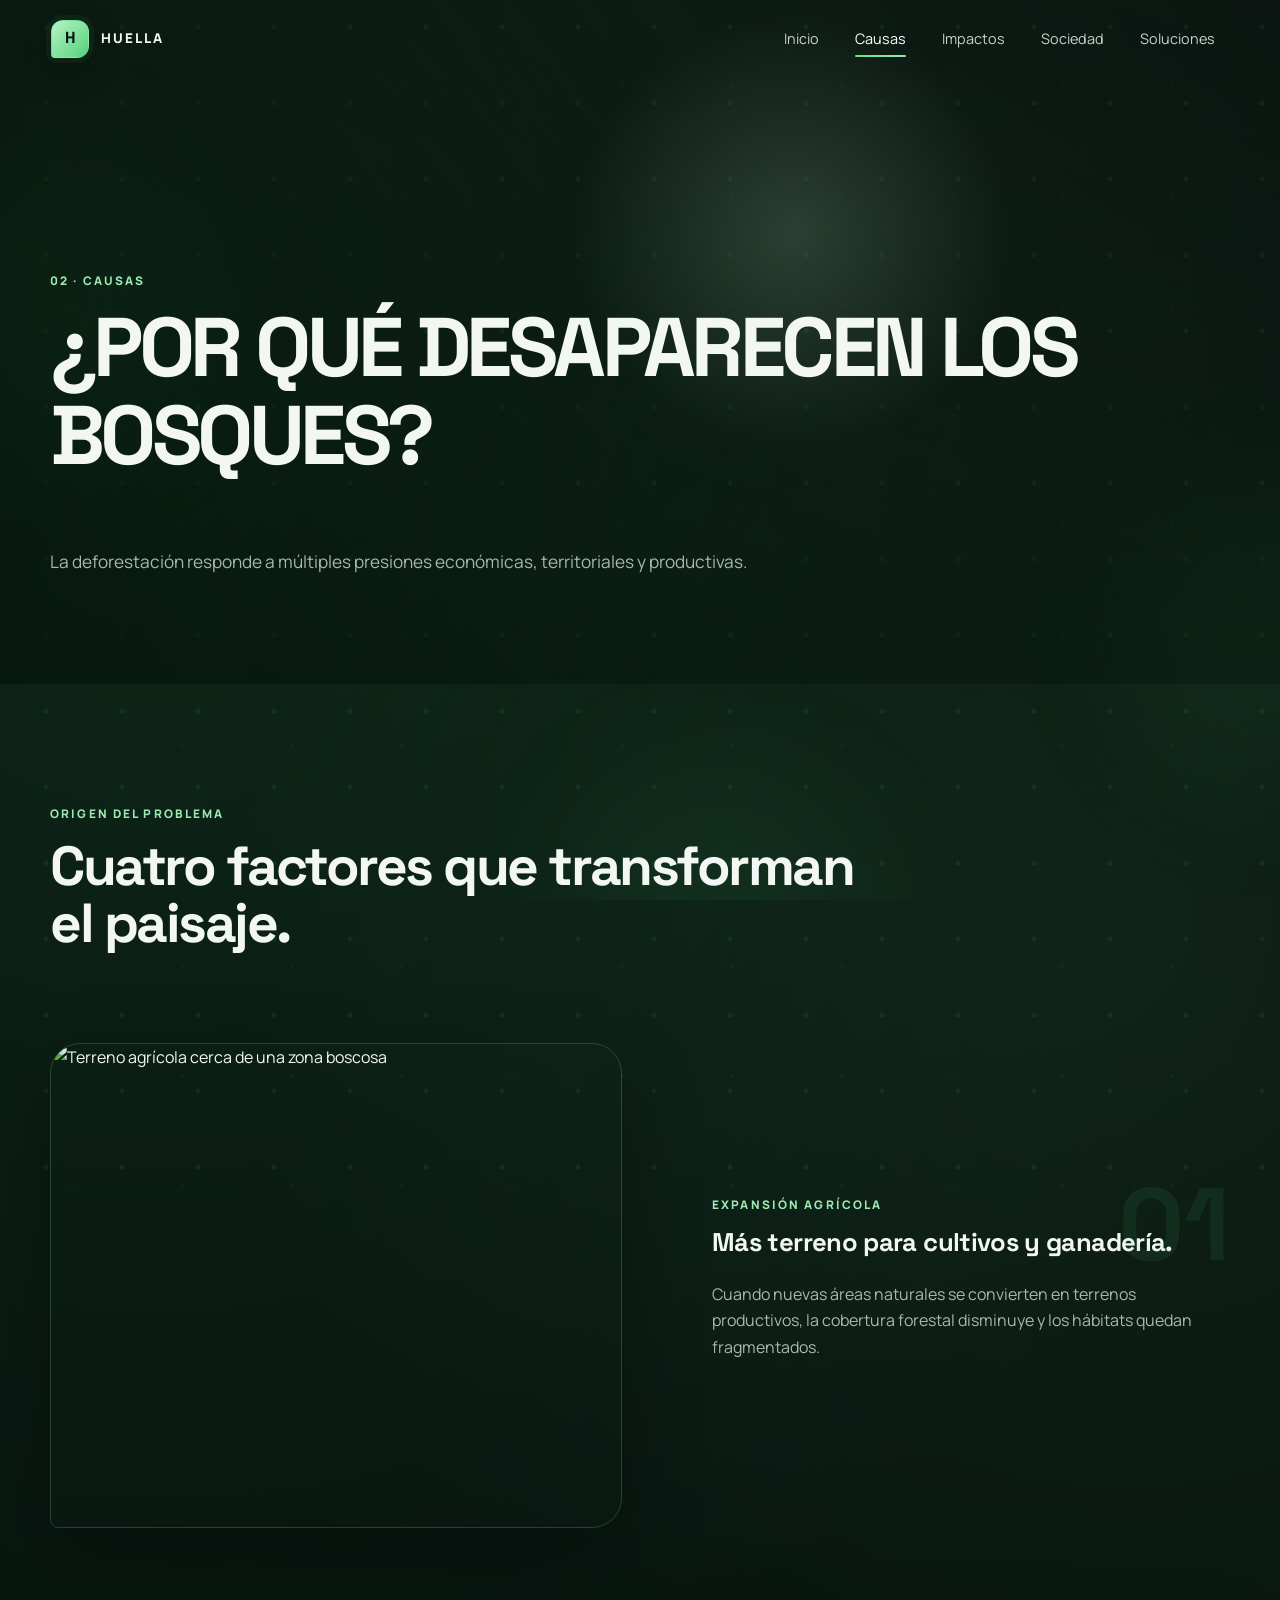
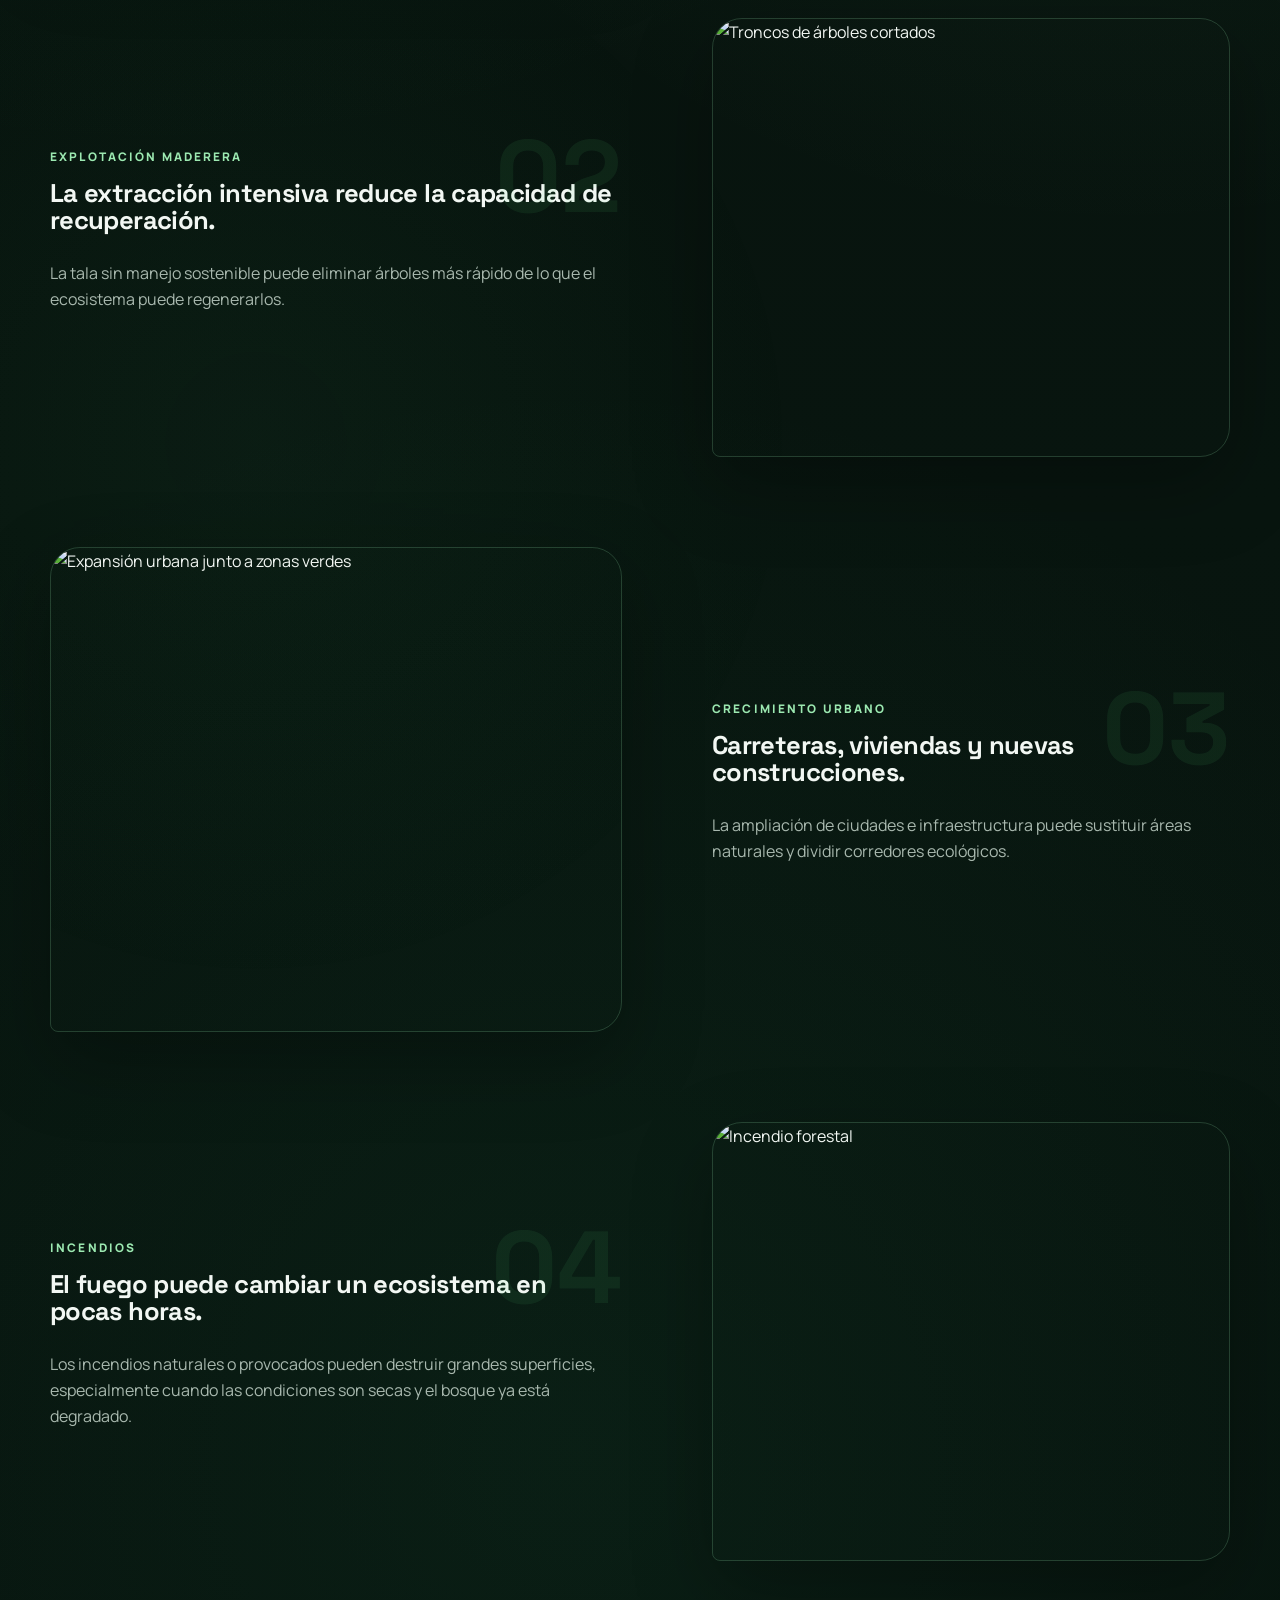
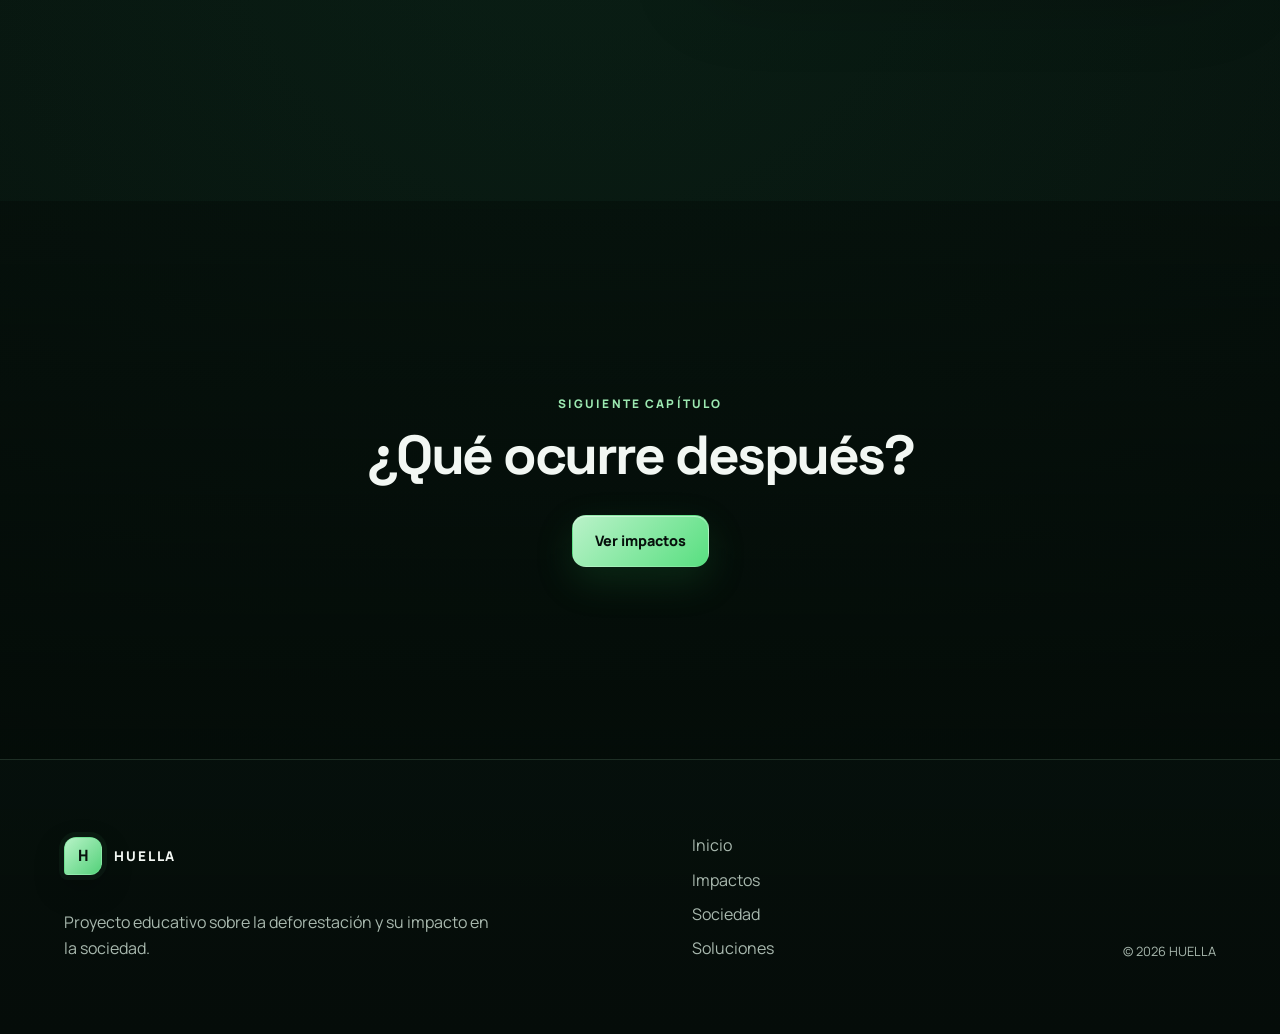
==== causas.html @ c68e5c4e "Add files via upload" ====
<!DOCTYPE html>
<html lang="es">
<head>
  <meta charset="UTF-8">
  <meta name="viewport" content="width=device-width, initial-scale=1.0">
  <meta name="description" content="Principales causas de la deforestación.">
  <title>HUELLA | Causas</title>
  <link rel="preconnect" href="https://fonts.googleapis.com">
  <link rel="preconnect" href="https://fonts.gstatic.com" crossorigin>
  <link href="https://fonts.googleapis.com/css2?family=Manrope:wght@400;500;600;700;800&family=Space+Grotesk:wght@500;600;700&display=swap" rel="stylesheet">
  <link rel="stylesheet" href="styles.css">
</head>
<body>
  <div class="page-transition"></div>
  <div class="reading-progress" id="readingProgress"></div>

  <header class="site-header" id="siteHeader">
    <a class="brand" href="index.html"><span class="brand-mark">H</span><span class="brand-text">HUELLA</span></a>
    <button class="menu-toggle" id="menuToggle" aria-label="Abrir menú" aria-expanded="false"><span></span><span></span></button>
    <nav class="main-nav" id="mainNav">
      <a class="nav-link" href="index.html">Inicio</a>
      <a class="nav-link active" href="causas.html">Causas</a>
      <a class="nav-link" href="impactos.html">Impactos</a>
      <a class="nav-link" href="sociedad.html">Sociedad</a>
      <a class="nav-link" href="soluciones.html">Soluciones</a>
    </nav>
  </header>

  <main>
    <section class="inner-hero causes-hero">
      <div class="inner-hero-bg parallax-layer" data-speed="0.16"></div>
      <div class="hero-overlay"></div>
      <div class="inner-hero-content">
        <p class="eyebrow reveal-up">02 · Causas</p>
        <h1 class="reveal-up">¿POR QUÉ DESAPARECEN LOS BOSQUES?</h1>
        <p class="reveal-up">La deforestación responde a múltiples presiones económicas, territoriales y productivas.</p>
      </div>
    </section>

    <section class="section story-section">
      <div class="container">
        <div class="section-heading reveal">
          <p class="eyebrow">Origen del problema</p>
          <h2>Cuatro factores que transforman el paisaje.</h2>
        </div>

        <article class="story-row reveal">
          <div class="story-image">
            <img src="Imagenes/cultivos.jpg" alt="Terreno agrícola cerca de una zona boscosa">
          </div>
          <div class="story-copy">
            <span class="big-index">01</span>
            <p class="eyebrow">Expansión agrícola</p>
            <h3>Más terreno para cultivos y ganadería.</h3>
            <p>Cuando nuevas áreas naturales se convierten en terrenos productivos, la cobertura forestal disminuye y los hábitats quedan fragmentados.</p>
          </div>
        </article>

        <article class="story-row reverse reveal">
          <div class="story-image">
            <img src="Imagenes/tala.jpg" alt="Troncos de árboles cortados">
          </div>
          <div class="story-copy">
            <span class="big-index">02</span>
            <p class="eyebrow">Explotación maderera</p>
            <h3>La extracción intensiva reduce la capacidad de recuperación.</h3>
            <p>La tala sin manejo sostenible puede eliminar árboles más rápido de lo que el ecosistema puede regenerarlos.</p>
          </div>
        </article>

        <article class="story-row reveal">
          <div class="story-image">
            <img src="Imagenes/urbano.jpg" alt="Expansión urbana junto a zonas verdes">
          </div>
          <div class="story-copy">
            <span class="big-index">03</span>
            <p class="eyebrow">Crecimiento urbano</p>
            <h3>Carreteras, viviendas y nuevas construcciones.</h3>
            <p>La ampliación de ciudades e infraestructura puede sustituir áreas naturales y dividir corredores ecológicos.</p>
          </div>
        </article>

        <article class="story-row reverse reveal">
          <div class="story-image">
            <img src="Imagenes/incendio.jpg" alt="Incendio forestal">
          </div>
          <div class="story-copy">
            <span class="big-index">04</span>
            <p class="eyebrow">Incendios</p>
            <h3>El fuego puede cambiar un ecosistema en pocas horas.</h3>
            <p>Los incendios naturales o provocados pueden destruir grandes superficies, especialmente cuando las condiciones son secas y el bosque ya está degradado.</p>
          </div>
        </article>
      </div>
    </section>

    <section class="next-page-panel">
      <div class="next-page-bg next-impactos"></div>
      <div class="next-page-overlay"></div>
      <div class="next-page-content reveal">
        <p class="eyebrow">Siguiente capítulo</p>
        <h2>¿Qué ocurre después?</h2>
        <a href="impactos.html" class="btn btn-primary page-link">Ver impactos</a>
      </div>
    </section>
  </main>

  <footer class="site-footer">
    <div><a class="brand footer-brand" href="index.html"><span class="brand-mark">H</span><span class="brand-text">HUELLA</span></a><p>Proyecto educativo sobre la deforestación y su impacto en la sociedad.</p></div>
    <div class="footer-links"><a href="index.html">Inicio</a><a href="impactos.html">Impactos</a><a href="sociedad.html">Sociedad</a><a href="soluciones.html">Soluciones</a></div>
    <p class="copyright">© <span id="year"></span> HUELLA</p>
  </footer>

  <script src="script.js"></script>
</body>
</html>
---- styles.css ----
:root {
  --bg: #06100c;
  --bg-soft: #0a1711;
  --bg-card: rgba(11, 27, 20, 0.72);
  --bg-card-strong: rgba(12, 31, 22, 0.9);
  --surface: #0f2118;
  --surface-2: #132a1e;
  --text: #f2f7f3;
  --muted: #a8b8ae;
  --line: rgba(159, 229, 180, 0.16);
  --line-strong: rgba(159, 229, 180, 0.34);
  --green: #5ee486;
  --green-soft: #9ce9b1;
  --green-dark: #1f6b45;
  --earth: #b56a3c;
  --shadow: 0 28px 80px rgba(0, 0, 0, 0.28);
  --radius: 24px;
  --header-h: 78px;
  --container: 1180px;
}

* { box-sizing: border-box; }
html { scroll-behavior: smooth; }
body {
  margin: 0;
  min-height: 100vh;
  overflow-x: hidden;
  background:
    radial-gradient(circle at 12% 12%, rgba(52, 161, 94, 0.14), transparent 32%),
    radial-gradient(circle at 88% 22%, rgba(113, 210, 143, 0.08), transparent 26%),
    radial-gradient(circle at 45% 72%, rgba(27, 103, 65, 0.14), transparent 34%),
    linear-gradient(180deg, #07110d 0%, #08150f 50%, #06100c 100%);
  color: var(--text);
  font-family: "Manrope", sans-serif;
  line-height: 1.65;
}

body::before {
  content: none;
}


body::after {
  content: "";
  position: fixed;
  inset: -35%;
  pointer-events: none;
  z-index: -4;
  background:
    radial-gradient(circle, rgba(66, 209, 111, .09) 0 2px, transparent 3px) 0 0 / 76px 76px,
    radial-gradient(circle, rgba(141, 223, 166, .045) 0 1px, transparent 2px) 25px 16px / 110px 110px;
  animation: ambientDrift 26s linear infinite;
}

img { max-width: 100%; display: block; }
a { color: inherit; text-decoration: none; }
button { font: inherit; }

::selection { background: rgba(94, 228, 134, .28); color: #fff; }

.container {
  width: min(var(--container), calc(100% - 48px));
  margin-inline: auto;
}

.section {
  position: relative;
  padding: 120px 0;
}

.section::before {
  content: "";
  position: absolute;
  inset: 0;
  pointer-events: none;
  background: radial-gradient(circle at 20% 50%, rgba(61, 159, 93, .06), transparent 32%);
}

.eyebrow {
  margin: 0 0 14px;
  color: var(--green-soft);
  font-size: .74rem;
  font-weight: 800;
  letter-spacing: .18em;
  text-transform: uppercase;
}

h1, h2, h3, blockquote {
  font-family: "Space Grotesk", sans-serif;
  margin-top: 0;
  line-height: 1.05;
}

h1 { font-size: clamp(3.2rem, 7.6vw, 7.6rem); letter-spacing: -.055em; }
h2 { font-size: clamp(2.25rem, 4.3vw, 4.5rem); letter-spacing: -.045em; }
h3 { font-size: clamp(1.35rem, 2vw, 2rem); letter-spacing: -.025em; }
p { color: var(--muted); }

/* Ambient layers created by JS */
.ambient-layer,
.cursor-glow {
  position: fixed;
  pointer-events: none;
}

.ambient-layer {
  inset: 0;
  z-index: -2;
  overflow: hidden;
}

.ambient-orb {
  position: absolute;
  width: 460px;
  aspect-ratio: 1;
  border-radius: 50%;
  filter: blur(70px);
  opacity: .16;
  background: radial-gradient(circle, rgba(77, 226, 125, .62), transparent 66%);
  animation: orbFloat 18s ease-in-out infinite alternate;
}
.ambient-orb:nth-child(1) { top: 8%; left: -180px; }
.ambient-orb:nth-child(2) { top: 46%; right: -230px; animation-duration: 24s; animation-delay: -8s; }
.ambient-orb:nth-child(3) { bottom: -250px; left: 38%; animation-duration: 28s; animation-delay: -12s; }

.cursor-glow {
  z-index: 9998;
  width: 260px;
  height: 260px;
  border-radius: 50%;
  background: radial-gradient(circle, rgba(94, 228, 134, .11), transparent 68%);
  transform: translate(-50%, -50%);
  opacity: 0;
  transition: opacity .25s ease;
  mix-blend-mode: screen;
}

/* Page transition */
.page-transition {
  position: fixed;
  inset: 0;
  z-index: 10000;
  background: linear-gradient(135deg, #07110d, #0d2819);
  transform: translateY(-100%);
  pointer-events: none;
}
body.is-leaving .page-transition { animation: pageLeave .58s cubic-bezier(.77,0,.18,1) forwards; }
body.page-enter .page-transition { animation: pageEnter .7s cubic-bezier(.77,0,.18,1) both; }

.reading-progress {
  position: fixed;
  left: 0;
  top: 0;
  z-index: 10001;
  width: 0;
  height: 3px;
  background: linear-gradient(90deg, var(--green-dark), var(--green), var(--green-soft));
  box-shadow: 0 0 18px rgba(94,228,134,.7);
}

/* Header */
.site-header {
  position: fixed;
  top: 0;
  left: 0;
  right: 0;
  z-index: 1000;
  height: var(--header-h);
  display: flex;
  align-items: center;
  justify-content: space-between;
  padding: 0 clamp(24px, 4vw, 64px);
  border-bottom: 1px solid transparent;
  transition: background .35s ease, border-color .35s ease, backdrop-filter .35s ease, height .35s ease;
}

.site-header.scrolled {
  background: rgba(5, 16, 11, .78);
  backdrop-filter: blur(18px) saturate(130%);
  border-color: var(--line);
  height: 70px;
}

.brand { display: inline-flex; align-items: center; gap: 12px; position: relative; z-index: 2; }
.brand-mark {
  display: grid;
  place-items: center;
  width: 38px;
  height: 38px;
  border: 1px solid rgba(117, 230, 151, .46);
  border-radius: 12px 12px 12px 4px;
  color: #08110d;
  background: linear-gradient(135deg, #b7f3c7, #54d17a);
  font-family: "Space Grotesk", sans-serif;
  font-weight: 800;
  box-shadow: 0 0 0 5px rgba(94,228,134,.05), 0 12px 30px rgba(0,0,0,.25);
}
.brand-text { font-weight: 800; letter-spacing: .14em; font-size: .84rem; }

.main-nav { display: flex; align-items: center; gap: 8px; }
.nav-link {
  position: relative;
  padding: 10px 14px;
  color: #c8d3cc;
  font-size: .9rem;
  transition: color .25s ease, transform .25s ease;
}
.nav-link::after {
  content: "";
  position: absolute;
  left: 14px;
  right: 14px;
  bottom: 3px;
  height: 2px;
  border-radius: 999px;
  background: linear-gradient(90deg, var(--green), var(--green-soft));
  transform: scaleX(0);
  transform-origin: left;
  transition: transform .28s ease;
}
.nav-link:hover,
.nav-link.active { color: #fff; }
.nav-link:hover { transform: translateY(-1px); }
.nav-link:hover::after,
.nav-link.active::after { transform: scaleX(1); }

.menu-toggle {
  display: none;
  width: 44px;
  height: 44px;
  padding: 0;
  border: 1px solid var(--line-strong);
  border-radius: 14px;
  background: rgba(12, 30, 21, .7);
  cursor: pointer;
}
.menu-toggle span {
  display: block;
  width: 18px;
  height: 2px;
  margin: 5px auto;
  background: #fff;
  transition: transform .3s ease;
}
.menu-toggle.active span:first-child { transform: translateY(3.5px) rotate(45deg); }
.menu-toggle.active span:last-child { transform: translateY(-3.5px) rotate(-45deg); }

/* Hero */
.hero,
.inner-hero,
.quote-section,
.closing-section,
.next-page-panel {
  position: relative;
  overflow: hidden;
  isolation: isolate;
}

.hero-home { min-height: 100svh; display: flex; align-items: center; }
.hero-bg,
.inner-hero-bg,
.quote-bg,
.closing-bg,
.next-page-bg {
  position: absolute;
  inset: -8%;
  z-index: -4;
  background-size: cover;
  background-position: center;
  will-change: transform;
  transform: scale(1.08);
}

.hero-bg { background-image: url("Imagenes/b.jpg"); }
.page-home .hero-bg { transform: scale(1.035); filter: saturate(1.08) contrast(1.02); }
.causes-hero .inner-hero-bg { background-image: url("Imagenes/huella.jpg"); }
.impacts-hero .inner-hero-bg { background-image: url("Imagenes/pagina2.jpg"); }
.society-hero .inner-hero-bg { background-image: url("Imagenes/so.jpg"); }
.solutions-hero .inner-hero-bg { background-image: url("Imagenes/recuperacion.jpg"); }
.quote-bg { background-image: url("Imagenes/hoja.jpg"); }
.closing-bg { background-image: url("Imagenes/final.jpg"); }
.next-impactos { background-image: url("Imagenes/causas.jpg"); }
.next-sociedad { background-image: url("Imagenes/impacto.jpg"); }
.next-soluciones { background-image: url("Imagenes/sociedad.jpg"); }

.hero-overlay,
.full-image-overlay,
.quote-overlay,
.closing-overlay,
.next-page-overlay {
  position: absolute;
  inset: 0;
  z-index: -2;
  background:
    linear-gradient(90deg, rgba(4, 18, 10, .48) 0%, rgba(4, 18, 10, .16) 52%, rgba(4, 18, 10, .06) 100%),
    linear-gradient(180deg, rgba(255,255,255,.02), rgba(4,18,10,.30));
}
.hero-overlay::after {
  content: "";
  position: absolute;
  inset: 0;
  background: radial-gradient(circle at 62% 34%, rgba(205, 246, 215, .16), transparent 24%);
}
.hero-overlay.darker { background: linear-gradient(90deg, rgba(4,10,7,.92), rgba(4,10,7,.62)); }

.hero-noise {
  position: absolute;
  inset: 0;
  z-index: -1;
  opacity: 0;
  pointer-events: none;
}

.hero-content {
  width: min(1040px, calc(100% - 48px));
  margin-inline: auto;
  padding: 150px 0 90px;
  position: relative;
  z-index: 2;
}
.hero-title { max-width: 980px; margin-bottom: 24px; text-wrap: balance; }
.hero-title span {
  display: block;
  color: var(--green-soft);
  text-shadow: 0 0 35px rgba(93, 229, 135, .16);
}
.hero-copy { max-width: 660px; font-size: clamp(1rem, 1.45vw, 1.2rem); }
.hero-actions { display: flex; flex-wrap: wrap; align-items: center; gap: 22px; margin-top: 34px; }

.btn {
  display: inline-flex;
  align-items: center;
  justify-content: center;
  min-height: 52px;
  padding: 0 22px;
  border-radius: 14px;
  font-weight: 800;
  font-size: .9rem;
  border: 1px solid transparent;
  transition: transform .28s ease, box-shadow .28s ease, background .28s ease, border-color .28s ease;
}
.btn:hover { transform: translateY(-3px); }
.btn-primary {
  color: #07100c;
  background: linear-gradient(135deg, #baf2c9, #58df80);
  box-shadow: 0 14px 38px rgba(43, 161, 79, .18), inset 0 1px rgba(255,255,255,.42);
}
.btn-primary:hover { box-shadow: 0 18px 48px rgba(68, 213, 111, .27); }
.btn-outline { border-color: var(--line-strong); background: rgba(255,255,255,.025); color: #fff; }
.btn-outline:hover { border-color: rgba(116, 231, 150, .6); background: rgba(81, 205, 118, .08); }
.text-link,
.arrow-link { color: var(--green-soft); font-weight: 800; }
.text-link span,
.arrow-link span { display: inline-block; transition: transform .25s ease; }
.text-link:hover span,
.arrow-link:hover span { transform: translate(5px, -2px); }

.hero-side-note {
  position: absolute;
  right: clamp(24px, 4vw, 64px);
  bottom: 76px;
  width: 190px;
  padding-left: 18px;
  border-left: 1px solid rgba(175, 238, 193, .3);
  z-index: 2;
}
.hero-side-note span { color: var(--green); font-weight: 800; }
.hero-side-note p { margin: 8px 0 0; font-size: .8rem; }
.scroll-indicator { position: absolute; left: clamp(24px, 4vw, 64px); bottom: 38px; display: flex; align-items: center; gap: 12px; z-index: 2; }
.scroll-indicator span { width: 38px; height: 1px; background: #fff; transform-origin: left; animation: scrollPulse 1.8s ease-in-out infinite; }
.scroll-indicator p { margin: 0; font-size: .72rem; text-transform: uppercase; letter-spacing: .15em; }

.floating-particles { position: absolute; inset: 0; z-index: 1; pointer-events: none; }
.floating-particles span {
  position: absolute;
  width: 4px;
  height: 4px;
  border-radius: 50%;
  background: rgba(181, 244, 199, .68);
  box-shadow: 0 0 18px rgba(94,228,134,.65);
  animation: floatParticle 9s ease-in-out infinite;
}
.floating-particles span:nth-child(1) { left: 18%; top: 30%; }
.floating-particles span:nth-child(2) { left: 44%; top: 21%; animation-delay: -2s; animation-duration: 12s; }
.floating-particles span:nth-child(3) { right: 16%; top: 39%; animation-delay: -4s; }
.floating-particles span:nth-child(4) { right: 31%; bottom: 23%; animation-delay: -6s; animation-duration: 14s; }
.floating-particles span:nth-child(5) { left: 28%; bottom: 18%; animation-delay: -3s; }

/* Inner hero */
.inner-hero { min-height: 76svh; display: flex; align-items: end; }
.inner-hero-content {
  width: min(var(--container), calc(100% - 48px));
  margin-inline: auto;
  padding: 170px 0 90px;
  position: relative;
  z-index: 2;
}
.inner-hero-content h1 { max-width: 1050px; font-size: clamp(3rem, 6.5vw, 6.4rem); }
.inner-hero-content > p:last-child { max-width: 700px; font-size: 1.08rem; }

/* Headings */
.section-heading { max-width: 820px; margin-bottom: 56px; position: relative; z-index: 1; }
.section-heading.center { text-align: center; margin-inline: auto; }
.section-heading h2 { margin-bottom: 0; }

/* Cards */
.intro-grid,
.impact-grid,
.social-cards {
  display: grid;
  gap: 22px;
  position: relative;
  z-index: 1;
}
.intro-grid { grid-template-columns: repeat(3, 1fr); }
.impact-grid { grid-template-columns: repeat(5, 1fr); }
.social-cards { grid-template-columns: repeat(3, 1fr); }

.feature-panel,
.impact-card,
.social-card,
.solution-item,
.human-points > div {
  position: relative;
  overflow: hidden;
  border: 1px solid var(--line);
  background:
    linear-gradient(145deg, rgba(22, 48, 34, .78), rgba(8, 21, 14, .68)),
    rgba(255,255,255,.01);
  box-shadow: inset 0 1px rgba(255,255,255,.025), 0 18px 55px rgba(0,0,0,.15);
  backdrop-filter: blur(12px);
}

.feature-panel::before,
.impact-card::before,
.social-card::before,
.solution-item::before {
  content: "";
  position: absolute;
  inset: 0;
  border-radius: inherit;
  padding: 1px;
  background: linear-gradient(135deg, rgba(154,235,179,.45), transparent 32%, transparent 70%, rgba(89,214,126,.22));
  -webkit-mask: linear-gradient(#000 0 0) content-box, linear-gradient(#000 0 0);
  -webkit-mask-composite: xor;
  mask-composite: exclude;
  opacity: .55;
  pointer-events: none;
}

.feature-panel::after,
.impact-card::after,
.social-card::after,
.solution-item::after {
  content: "";
  position: absolute;
  width: 160px;
  height: 160px;
  right: -80px;
  top: -80px;
  border-radius: 50%;
  background: radial-gradient(circle, rgba(91, 224, 131, .18), transparent 68%);
  opacity: 0;
  transform: scale(.7);
  transition: opacity .35s ease, transform .35s ease;
}

.feature-panel:hover,
.impact-card:hover,
.social-card:hover,
.solution-item:hover {
  border-color: rgba(136, 230, 164, .36);
  transform: translateY(-7px);
  box-shadow: 0 26px 75px rgba(0,0,0,.24), 0 0 0 1px rgba(105,222,139,.06);
}
.feature-panel:hover::after,
.impact-card:hover::after,
.social-card:hover::after,
.solution-item:hover::after { opacity: 1; transform: scale(1); }

.feature-panel {
  min-height: 320px;
  padding: 32px;
  border-radius: 26px 26px 26px 8px;
  transition: transform .35s ease, box-shadow .35s ease, border-color .35s ease;
}
.feature-number,
.impact-card > span,
.solution-number,
.big-index { color: var(--green); font-weight: 800; font-family: "Space Grotesk", sans-serif; }
.feature-panel h3 { margin-top: 56px; }
.feature-panel p { min-height: 95px; }

.impact-card {
  min-height: 260px;
  padding: 28px;
  border-radius: 22px 22px 22px 8px;
  transition: transform .35s ease, box-shadow .35s ease, border-color .35s ease;
}
.impact-card h3 { margin-top: 48px; }
.impact-card p { font-size: .92rem; }

.social-card {
  padding: 34px;
  min-height: 290px;
  border-radius: 24px 24px 8px 24px;
  transition: transform .35s ease, box-shadow .35s ease, border-color .35s ease;
}
.social-icon { font-size: 2.3rem; color: var(--green); margin-bottom: 42px; }

/* Image reveal */
.split-image,
.story-image,
.human-image,
.solution-highlight-image,
.full-image-statement {
  position: relative;
  overflow: hidden;
}
.split-image::after,
.story-image::after,
.human-image::after,
.solution-highlight-image::after {
  content: "";
  position: absolute;
  inset: 0;
  background: linear-gradient(135deg, #0f2419, #1f5537);
  transform: translateX(0);
  transition: transform 1s cubic-bezier(.77,0,.18,1) .08s;
  z-index: 2;
}
.split-image.is-visible::after,
.story-row.is-visible .story-image::after,
.human-image.is-visible::after,
.solution-highlight-image.is-visible::after { transform: translateX(102%); }

.split-image img,
.story-image img,
.human-image img,
.solution-highlight-image img,
.full-image-statement img {
  width: 100%;
  height: 100%;
  object-fit: cover;
  transform: scale(1.1);
  transition: transform 1.5s cubic-bezier(.2,.65,.2,1);
}
.split-image.is-visible img,
.story-row.is-visible .story-image img,
.human-image.is-visible img,
.solution-highlight-image.is-visible img,
.full-image-statement.is-visible img { transform: scale(1); }

/* Split showcase */
.split-showcase { display: grid; grid-template-columns: 1.12fr .88fr; min-height: 720px; padding: 0; }
.split-image { min-height: 720px; }
.split-content {
  display: flex;
  flex-direction: column;
  justify-content: center;
  padding: clamp(56px, 8vw, 120px);
  background:
    radial-gradient(circle at 90% 15%, rgba(83, 209, 121, .1), transparent 30%),
    linear-gradient(145deg, #0c1c14, #07110d);
  border-left: 1px solid var(--line);
}
.split-content p { max-width: 580px; }
.split-content .btn { align-self: flex-start; margin-top: 18px; }

/* Two realities — one coordinated reveal, no competing animations */
.split-showcase .split-image,
.split-showcase .split-content {
  opacity: 0;
  filter: blur(7px);
  transition: opacity .75s cubic-bezier(.2,.65,.2,1),
              transform .75s cubic-bezier(.2,.65,.2,1),
              filter .75s cubic-bezier(.2,.65,.2,1);
}
.split-showcase .split-image { transform: translateX(-28px); }
.split-showcase .split-content { transform: translateX(28px); transition-delay: .16s; }
.split-showcase.is-active .split-image,
.split-showcase.is-active .split-content {
  opacity: 1;
  filter: blur(0);
  transform: none;
}
.split-showcase .split-image::after {
  transform: translateX(0);
  transition: transform .9s cubic-bezier(.77,0,.18,1) .05s;
}
.split-showcase.is-active .split-image::after { transform: translateX(102%); }
.split-showcase .split-image img {
  transform: scale(1.07);
  transition: transform 1.15s cubic-bezier(.2,.65,.2,1) .05s;
}
.split-showcase.is-active .split-image img { transform: scale(1); }

/* Story */
.story-section { padding-bottom: 150px; }
.story-row {
  display: grid;
  grid-template-columns: 1.05fr .95fr;
  align-items: center;
  gap: clamp(42px, 7vw, 100px);
  margin: 90px 0;
  position: relative;
}
.story-row.reverse .story-image { order: 2; }
.story-row.reverse .story-copy { order: 1; }
.story-image {
  aspect-ratio: 1.18 / 1;
  border-radius: 30px 30px 30px 8px;
  border: 1px solid rgba(151, 229, 175, .2);
  box-shadow: var(--shadow);
}
.story-copy { position: relative; }
.big-index { display: block; font-size: clamp(4rem, 8vw, 8rem); opacity: .08; position: absolute; right: 0; top: -54px; }
.story-copy h3 { max-width: 580px; }
.story-copy p:last-child { max-width: 600px; }

/* Full image */
.full-image-statement { min-height: 78svh; display: flex; align-items: end; }
.full-image-statement > img { position: absolute; inset: 0; z-index: -3; }
.full-image-overlay { z-index: -2; background: linear-gradient(180deg, rgba(4,12,8,.16), rgba(4,12,8,.86)); }
.full-image-copy { width: min(var(--container), calc(100% - 48px)); margin-inline: auto; padding: 80px 0; }
.full-image-copy h2 { max-width: 900px; }

/* Stat orbital */
.stat-layout { display: grid; grid-template-columns: 1fr 1fr; align-items: center; gap: 70px; }
.stat-copy { max-width: 620px; }
.stat-visual { min-height: 520px; display: grid; place-items: center; position: relative; }
.orbital-ring {
  position: absolute;
  border: 1px solid rgba(118, 226, 151, .23);
  border-radius: 50%;
  box-shadow: inset 0 0 80px rgba(71, 202, 109, .03);
}
.ring-one { width: 380px; height: 380px; animation: orbitSpin 18s linear infinite; }
.ring-two { width: 250px; height: 250px; border-style: dashed; animation: orbitSpin 12s linear infinite reverse; }
.ring-one::before,
.ring-two::before {
  content: "";
  position: absolute;
  width: 12px;
  height: 12px;
  border-radius: 50%;
  background: var(--green);
  box-shadow: 0 0 22px var(--green);
  top: 50%;
  left: -6px;
}
.orbital-core {
  display: grid;
  place-items: center;
  width: 150px;
  aspect-ratio: 1;
  border-radius: 50%;
  border: 1px solid rgba(146, 234, 173, .3);
  background: radial-gradient(circle, rgba(91,222,130,.16), rgba(8,23,15,.9) 70%);
  font-size: .75rem;
  letter-spacing: .18em;
  font-weight: 800;
  color: var(--green-soft);
  box-shadow: 0 0 80px rgba(67, 215, 111, .12);
}

/* Human */
.human-layout { display: grid; grid-template-columns: 1fr 1fr; gap: clamp(50px, 8vw, 110px); align-items: center; }
.human-image { min-height: 620px; border-radius: 30px 30px 8px 30px; border: 1px solid var(--line-strong); box-shadow: var(--shadow); }
.image-badge { position: absolute; z-index: 3; left: 24px; bottom: 24px; padding: 10px 14px; border: 1px solid rgba(255,255,255,.2); background: rgba(6,18,12,.7); backdrop-filter: blur(12px); border-radius: 999px; font-size: .68rem; letter-spacing: .13em; font-weight: 800; }
.human-points { display: grid; grid-template-columns: repeat(2, 1fr); gap: 12px; margin-top: 36px; }
.human-points > div { padding: 18px; border-radius: 16px; }
.human-points span { color: var(--green); font-weight: 800; }
.human-points p { margin: 6px 0 0; color: #fff; font-size: .88rem; }
.dark-section { background: linear-gradient(180deg, rgba(4,13,8,.4), rgba(7,20,13,.7)); border-top: 1px solid var(--line); border-bottom: 1px solid var(--line); }

/* Solutions */
.solution-list { display: grid; gap: 18px; }
.solution-item {
  display: grid;
  grid-template-columns: 110px 1fr;
  gap: 26px;
  padding: 34px;
  border-radius: 22px 22px 22px 7px;
  transition: transform .35s ease, box-shadow .35s ease, border-color .35s ease;
}
.solution-number { font-size: 2.1rem; }
.solution-item h3 { margin: 0 0 10px; }
.solution-item p:last-child { margin-bottom: 0; max-width: 800px; }

.solution-highlight { display: grid; grid-template-columns: 1.1fr .9fr; min-height: 700px; }
.solution-highlight-image { min-height: 700px; }
.solution-highlight-copy {
  display: flex;
  flex-direction: column;
  justify-content: center;
  padding: clamp(52px, 7vw, 105px);
  background: linear-gradient(145deg, #0d2117, #07110d);
  border-left: 1px solid var(--line);
}
.solution-highlight-copy .btn { align-self: flex-start; margin-top: 20px; }

/* Quote / closing / next */
.quote-section,
.closing-section { min-height: 72svh; display: grid; place-items: center; text-align: center; }
.quote-content,
.closing-content { width: min(920px, calc(100% - 48px)); padding: 90px 0; }
blockquote { font-size: clamp(2.4rem, 5vw, 5rem); margin: 0 0 34px; letter-spacing: -.04em; }
.closing-content h2 { font-size: clamp(2.6rem, 5vw, 5.2rem); }

.next-page-panel { min-height: 62svh; display: grid; place-items: center; text-align: center; }
.next-page-content { width: min(820px, calc(100% - 48px)); padding: 90px 0; }
.next-page-content h2 { margin-bottom: 30px; }
.next-page-overlay { background: linear-gradient(180deg, rgba(4,10,7,.46), rgba(4,12,8,.86)); }

/* Footer */
.site-footer {
  display: grid;
  grid-template-columns: 1.2fr .8fr auto;
  gap: 38px;
  align-items: end;
  padding: 72px clamp(24px, 5vw, 76px);
  border-top: 1px solid var(--line);
  background: linear-gradient(180deg, rgba(6,16,12,.9), #050c09);
}
.footer-brand { margin-bottom: 18px; }
.site-footer > div:first-child p { max-width: 440px; margin-bottom: 0; }
.footer-links { display: grid; gap: 8px; }
.footer-links a { color: var(--muted); transition: color .25s ease, transform .25s ease; }
.footer-links a:hover { color: var(--green-soft); transform: translateX(4px); }
.copyright { margin: 0; white-space: nowrap; font-size: .8rem; }

/* Reveal system */
.reveal,
.reveal-left,
.reveal-right,
.reveal-up {
  opacity: 0;
  filter: blur(8px);
  transition:
    opacity .85s cubic-bezier(.2,.65,.2,1),
    transform .85s cubic-bezier(.2,.65,.2,1),
    filter .85s cubic-bezier(.2,.65,.2,1);
}
.reveal { transform: translateY(34px); }
.reveal-left { transform: translateX(-42px); }
.reveal-right { transform: translateX(42px); }
.reveal-up { transform: translateY(28px); }
.reveal.is-visible,
.reveal-left.is-visible,
.reveal-right.is-visible,
.reveal-up.is-visible,
.is-visible .reveal-up {
  opacity: 1;
  filter: blur(0);
  transform: none;
}

.hero-content .reveal-up:nth-child(1),
.inner-hero-content .reveal-up:nth-child(1) { transition-delay: .08s; }
.hero-content .reveal-up:nth-child(2),
.inner-hero-content .reveal-up:nth-child(2) { transition-delay: .16s; }
.hero-content .reveal-up:nth-child(3),
.inner-hero-content .reveal-up:nth-child(3) { transition-delay: .24s; }
.hero-content .reveal-up:nth-child(4) { transition-delay: .32s; }

/* subtle mouse-tilt */
[data-tilt] { transform-style: preserve-3d; will-change: transform; }

@keyframes ambientDrift { to { transform: translate3d(90px, -55px, 0); } }
@keyframes orbFloat { from { transform: translate3d(0,0,0) scale(1); } to { transform: translate3d(70px, -45px, 0) scale(1.14); } }
@keyframes floatParticle { 0%,100% { transform: translateY(0) scale(1); opacity: .3; } 50% { transform: translateY(-55px) scale(1.5); opacity: .9; } }
@keyframes scrollPulse { 0%,100% { transform: scaleX(.45); opacity: .45; } 50% { transform: scaleX(1); opacity: 1; } }
@keyframes orbitSpin { to { transform: rotate(360deg); } }
@keyframes pageLeave { to { transform: translateY(0); } }
@keyframes pageEnter { 0% { transform: translateY(0); } 100% { transform: translateY(100%); } }

@media (max-width: 1100px) {
  .impact-grid { grid-template-columns: repeat(2, 1fr); }
  .impact-card:last-child { grid-column: 1 / -1; }
  .hero-side-note { display: none; }
}

@media (max-width: 900px) {
  :root { --header-h: 72px; }
  .section { padding: 90px 0; }
  .menu-toggle { display: block; position: relative; z-index: 4; }
  .main-nav {
    position: fixed;
    top: 0;
    left: 0;
    right: 0;
    min-height: 100svh;
    padding: 120px 28px 40px;
    flex-direction: column;
    align-items: stretch;
    justify-content: flex-start;
    gap: 6px;
    background:
      radial-gradient(circle at 80% 20%, rgba(79, 203, 116, .14), transparent 30%),
      rgba(5, 16, 11, .97);
    backdrop-filter: blur(18px);
    transform: translateY(-105%);
    transition: transform .5s cubic-bezier(.77,0,.18,1);
  }
  .main-nav.open { transform: translateY(0); }
  .nav-link {
    font-family: "Space Grotesk", sans-serif;
    font-size: clamp(2rem, 8vw, 3.4rem);
    font-weight: 700;
    padding: 10px 0;
    opacity: 0;
    transform: translateY(24px);
    transition: opacity .35s ease, transform .35s ease, color .25s ease;
  }
  .main-nav.open .nav-link { opacity: 1; transform: none; }
  .main-nav.open .nav-link:nth-child(1) { transition-delay: .08s; }
  .main-nav.open .nav-link:nth-child(2) { transition-delay: .13s; }
  .main-nav.open .nav-link:nth-child(3) { transition-delay: .18s; }
  .main-nav.open .nav-link:nth-child(4) { transition-delay: .23s; }
  .main-nav.open .nav-link:nth-child(5) { transition-delay: .28s; }
  .nav-link::after { left: 0; right: auto; width: 70px; bottom: 5px; }

  .intro-grid,
  .social-cards,
  .human-layout,
  .stat-layout,
  .story-row,
  .split-showcase,
  .solution-highlight { grid-template-columns: 1fr; }
  .feature-panel { min-height: 260px; }
  .feature-panel p { min-height: auto; }
  .split-image,
  .solution-highlight-image { min-height: 520px; }
  .story-row.reverse .story-image,
  .story-row.reverse .story-copy { order: initial; }
  .story-row { gap: 34px; margin: 70px 0; }
  .human-image { min-height: 520px; }
  .solution-highlight-copy,
  .split-content { border-left: 0; border-top: 1px solid var(--line); }
  .stat-visual { min-height: 420px; }
  .site-footer { grid-template-columns: 1fr 1fr; }
  .copyright { grid-column: 1 / -1; }
}

@media (max-width: 620px) {
  .container,
  .hero-content,
  .inner-hero-content,
  .full-image-copy { width: min(100% - 32px, var(--container)); }
  .site-header { padding-inline: 16px; }
  .hero-content { padding-top: 130px; }
  .hero-title { font-size: clamp(3rem, 14vw, 4.6rem); }
  .inner-hero { min-height: 70svh; }
  .inner-hero-content { padding: 140px 0 60px; }
  .inner-hero-content h1 { font-size: clamp(2.7rem, 12vw, 4.7rem); }
  .intro-grid,
  .impact-grid,
  .social-cards,
  .human-points { grid-template-columns: 1fr; }
  .impact-card:last-child { grid-column: auto; }
  .feature-panel,
  .impact-card,
  .social-card { min-height: auto; }
  .feature-panel h3,
  .impact-card h3 { margin-top: 34px; }
  .split-image,
  .solution-highlight-image,
  .human-image { min-height: 420px; }
  .story-image { aspect-ratio: 1 / .9; }
  .solution-item { grid-template-columns: 1fr; gap: 6px; padding: 26px; }
  .stat-visual { min-height: 350px; }
  .ring-one { width: 290px; height: 290px; }
  .ring-two { width: 190px; height: 190px; }
  .site-footer { grid-template-columns: 1fr; align-items: start; }
  .copyright { grid-column: auto; }
  .scroll-indicator { display: none; }
  .cursor-glow { display: none; }
}

@media (prefers-reduced-motion: reduce) {
  *, *::before, *::after {
    animation-duration: .01ms !important;
    animation-iteration-count: 1 !important;
    scroll-behavior: auto !important;
    transition-duration: .01ms !important;
  }
  .reveal, .reveal-left, .reveal-right, .reveal-up { opacity: 1; filter: none; transform: none; }
  .split-image::after, .story-image::after, .human-image::after, .solution-highlight-image::after { display: none; }
  .split-showcase .split-image, .split-showcase .split-content { opacity: 1; filter: none; transform: none; }
}
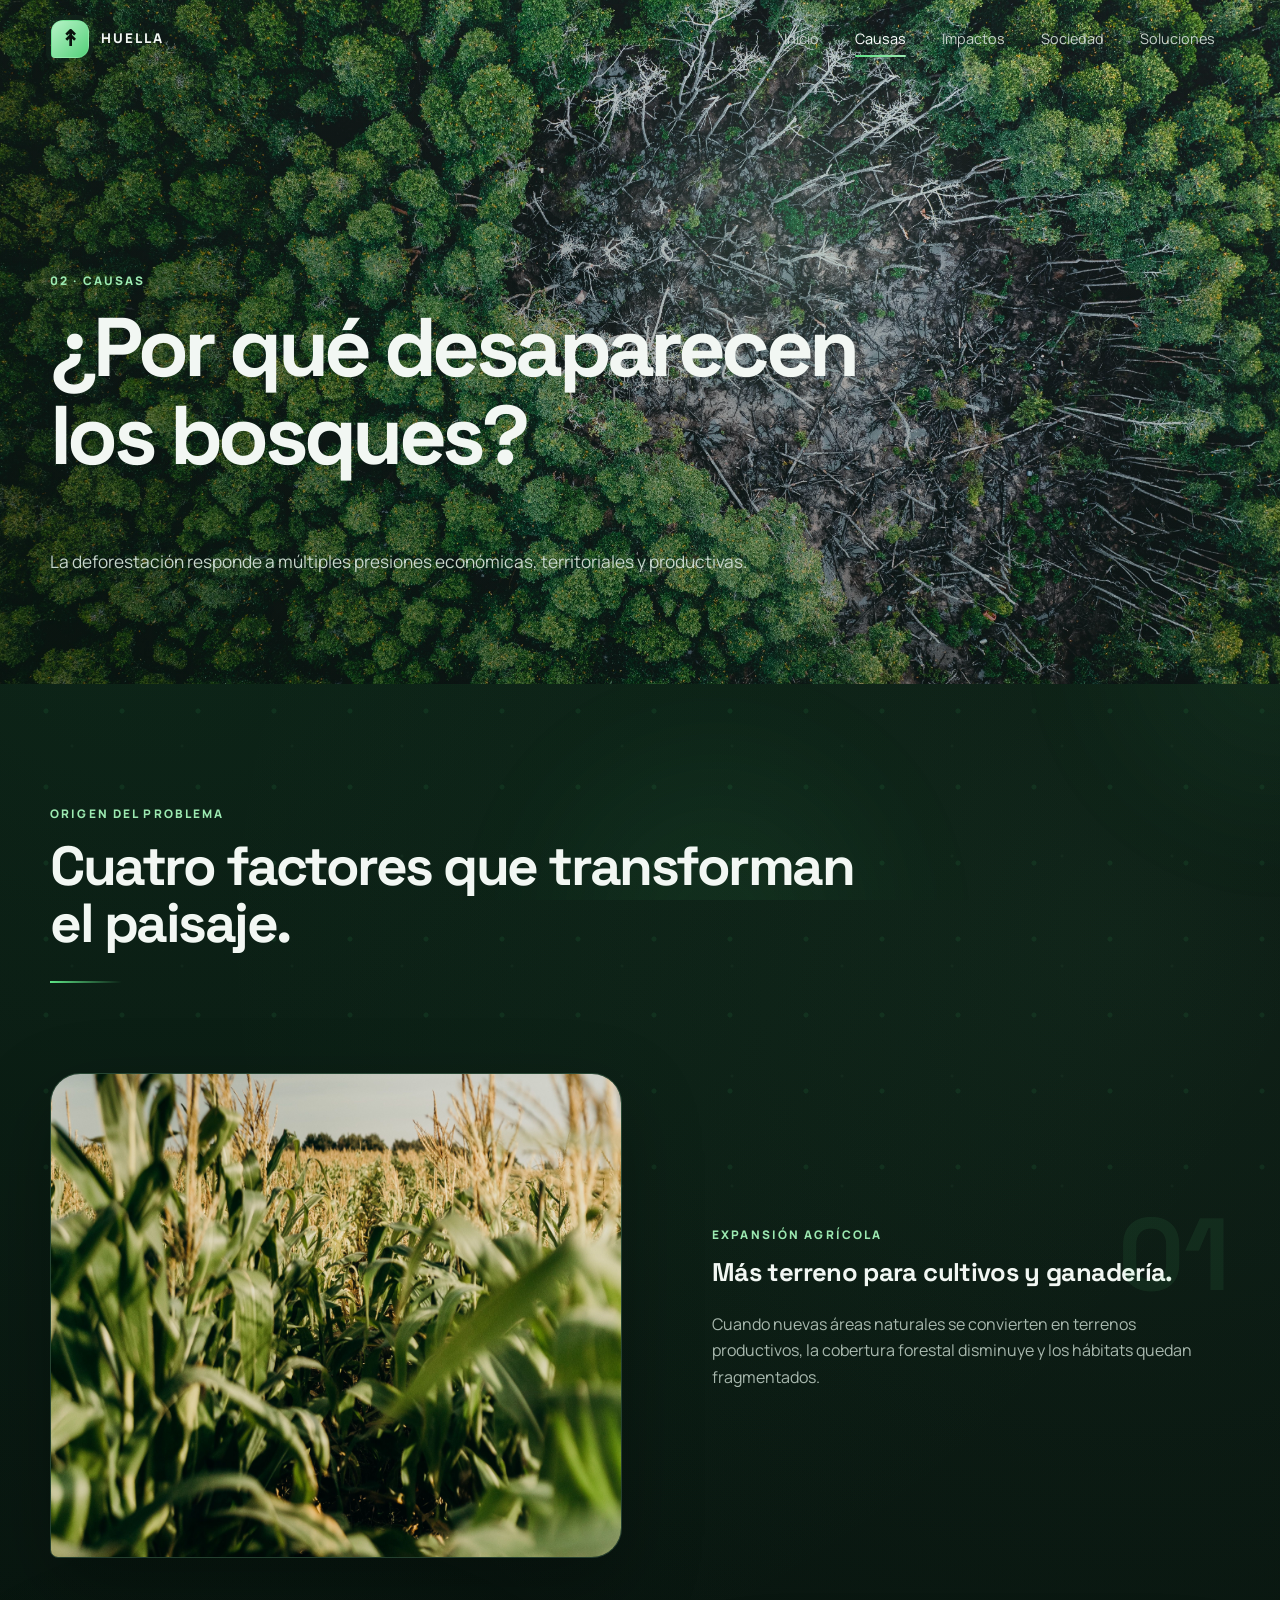
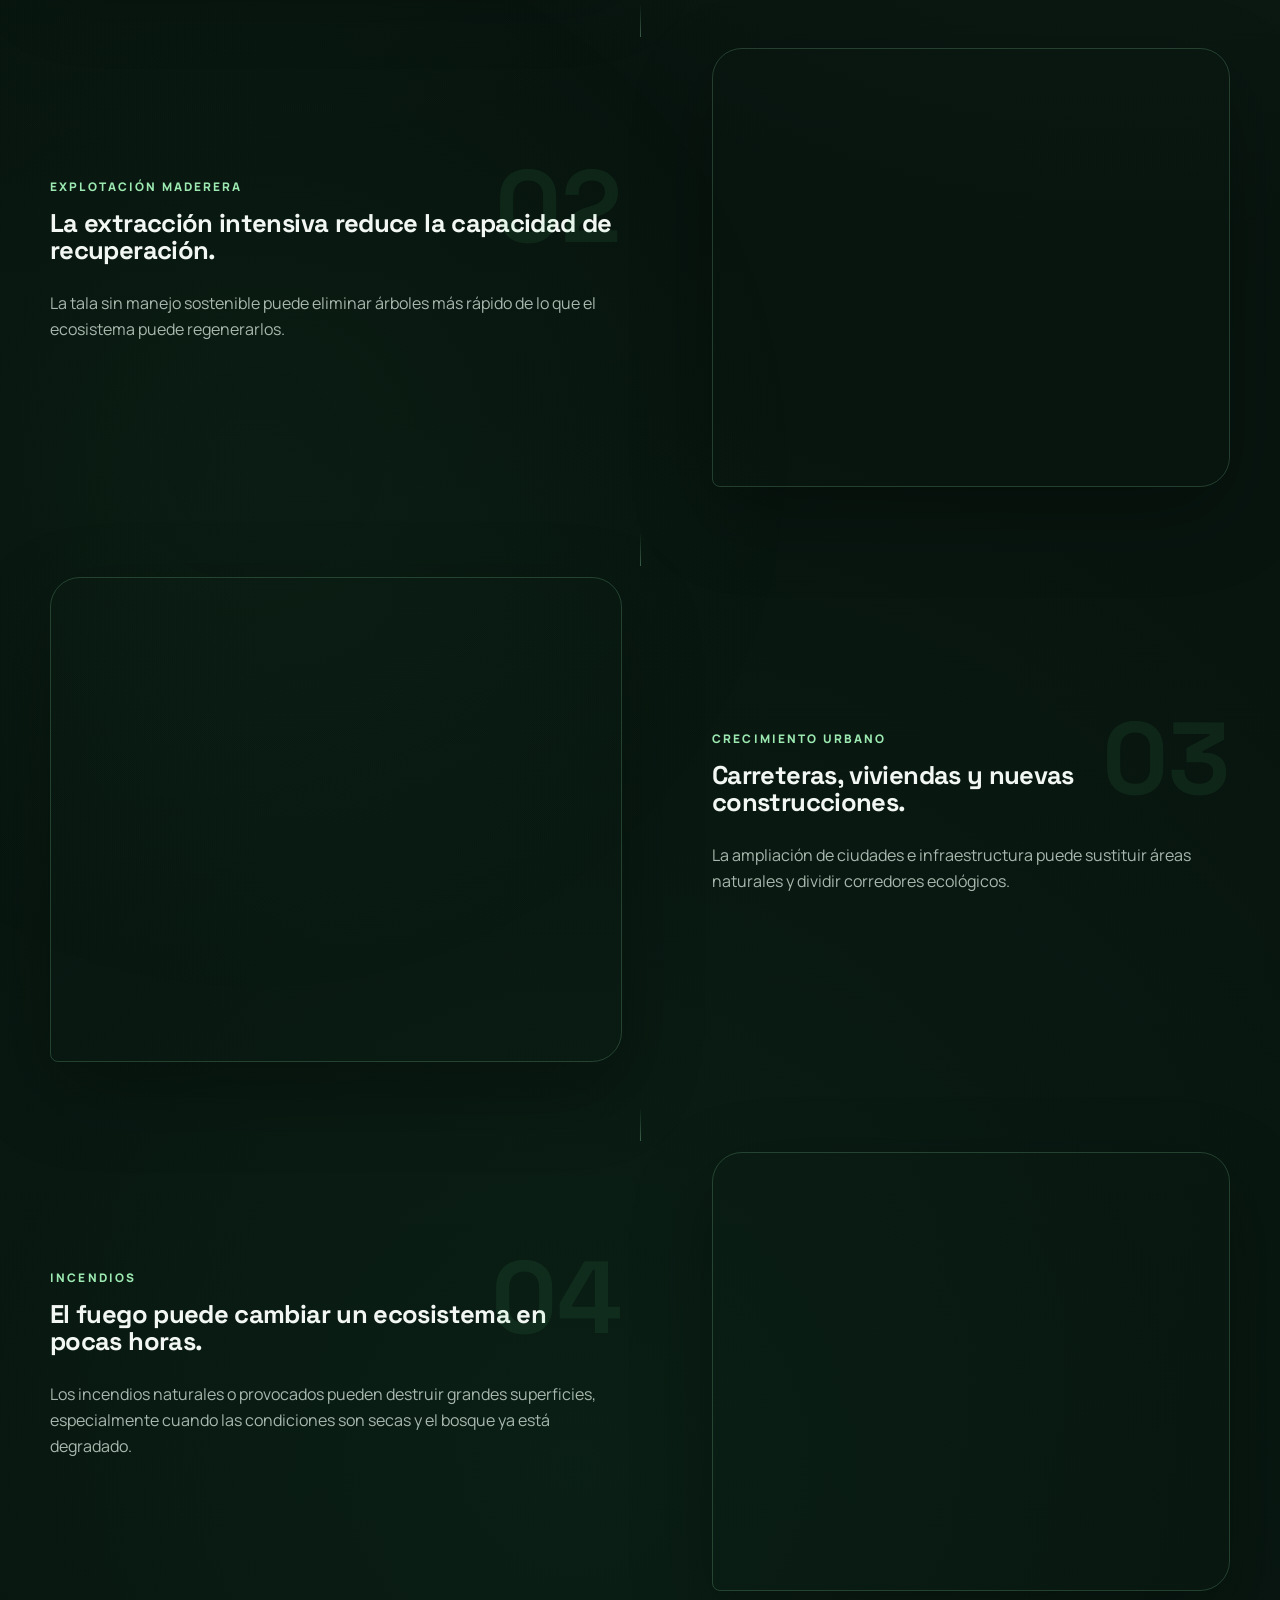
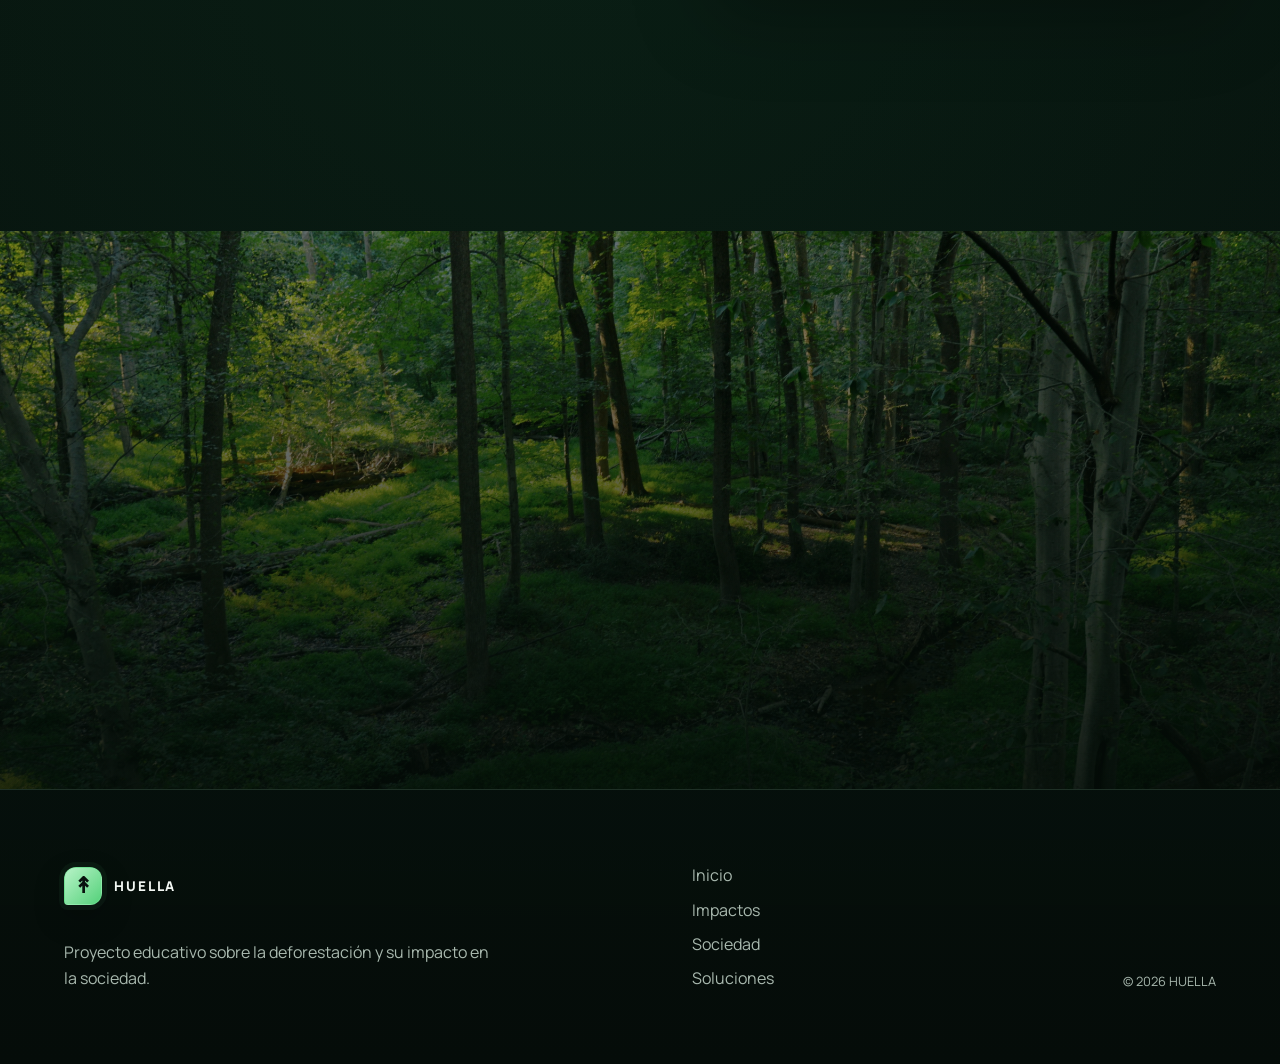
==== commit 73012747: "Interfaz movil" ====
--- a/causas.html
+++ b/causas.html
@@ -11,28 +11,28 @@
   <link rel="stylesheet" href="styles.css">
 </head>
 <body>
-  <div class="page-transition"></div>
+  <a class="skip-link" href="#contenido">Saltar al contenido</a>
   <div class="reading-progress" id="readingProgress"></div>
 
   <header class="site-header" id="siteHeader">
-    <a class="brand" href="index.html"><span class="brand-mark">H</span><span class="brand-text">HUELLA</span></a>
-    <button class="menu-toggle" id="menuToggle" aria-label="Abrir menú" aria-expanded="false"><span></span><span></span></button>
-    <nav class="main-nav" id="mainNav">
+    <a class="brand" href="index.html"><span class="brand-mark" aria-hidden="true">↟</span><span class="brand-text">HUELLA</span></a>
+    <button class="menu-toggle" id="menuToggle" aria-controls="mainNav" aria-label="Abrir menú" aria-expanded="false"><span></span><span></span></button>
+    <nav class="main-nav" id="mainNav" aria-label="Navegación principal">
       <a class="nav-link" href="index.html">Inicio</a>
-      <a class="nav-link active" href="causas.html">Causas</a>
+      <a class="nav-link active" aria-current="page" href="causas.html">Causas</a>
       <a class="nav-link" href="impactos.html">Impactos</a>
       <a class="nav-link" href="sociedad.html">Sociedad</a>
       <a class="nav-link" href="soluciones.html">Soluciones</a>
     </nav>
   </header>
 
-  <main>
+  <main id="contenido" tabindex="-1">
     <section class="inner-hero causes-hero">
       <div class="inner-hero-bg parallax-layer" data-speed="0.16"></div>
       <div class="hero-overlay"></div>
       <div class="inner-hero-content">
         <p class="eyebrow reveal-up">02 · Causas</p>
-        <h1 class="reveal-up">¿POR QUÉ DESAPARECEN LOS BOSQUES?</h1>
+        <h1 class="reveal-up">¿Por qué desaparecen los bosques?</h1>
         <p class="reveal-up">La deforestación responde a múltiples presiones económicas, territoriales y productivas.</p>
       </div>
     </section>
@@ -46,7 +46,7 @@
 
         <article class="story-row reveal">
           <div class="story-image">
-            <img src="Imagenes/cultivos.jpg" alt="Terreno agrícola cerca de una zona boscosa">
+            <img loading="lazy" decoding="async" src="Imagenes/cultivos.jpg" alt="Terreno agrícola cerca de una zona boscosa">
           </div>
           <div class="story-copy">
             <span class="big-index">01</span>
@@ -58,7 +58,7 @@
 
         <article class="story-row reverse reveal">
           <div class="story-image">
-            <img src="Imagenes/tala.jpg" alt="Troncos de árboles cortados">
+            <img loading="lazy" decoding="async" src="Imagenes/tala.jpg" alt="Troncos de árboles cortados">
           </div>
           <div class="story-copy">
             <span class="big-index">02</span>
@@ -70,7 +70,7 @@
 
         <article class="story-row reveal">
           <div class="story-image">
-            <img src="Imagenes/urbano.jpg" alt="Expansión urbana junto a zonas verdes">
+            <img loading="lazy" decoding="async" src="Imagenes/urbano.jpg" alt="Expansión urbana junto a zonas verdes">
           </div>
           <div class="story-copy">
             <span class="big-index">03</span>
@@ -82,7 +82,7 @@
 
         <article class="story-row reverse reveal">
           <div class="story-image">
-            <img src="Imagenes/incendio.jpg" alt="Incendio forestal">
+            <img loading="lazy" decoding="async" src="Imagenes/incendio.jpg" alt="Incendio forestal">
           </div>
           <div class="story-copy">
             <span class="big-index">04</span>
@@ -106,9 +106,9 @@
   </main>
 
   <footer class="site-footer">
-    <div><a class="brand footer-brand" href="index.html"><span class="brand-mark">H</span><span class="brand-text">HUELLA</span></a><p>Proyecto educativo sobre la deforestación y su impacto en la sociedad.</p></div>
+    <div><a class="brand footer-brand" href="index.html"><span class="brand-mark" aria-hidden="true">↟</span><span class="brand-text">HUELLA</span></a><p>Proyecto educativo sobre la deforestación y su impacto en la sociedad.</p></div>
     <div class="footer-links"><a href="index.html">Inicio</a><a href="impactos.html">Impactos</a><a href="sociedad.html">Sociedad</a><a href="soluciones.html">Soluciones</a></div>
-    <p class="copyright">© <span id="year"></span> HUELLA</p>
+    <p class="copyright">© <span id="year">2026</span> HUELLA</p>
   </footer>
 
   <script src="script.js"></script>
--- a/styles.css
+++ b/styles.css
@@ -97,8 +97,7 @@
 p { color: var(--muted); }
 
 /* Ambient layers created by JS */
-.ambient-layer,
-.cursor-glow {
+.ambient-layer {
   position: fixed;
   pointer-events: none;
 }
@@ -122,18 +121,6 @@
 .ambient-orb:nth-child(1) { top: 8%; left: -180px; }
 .ambient-orb:nth-child(2) { top: 46%; right: -230px; animation-duration: 24s; animation-delay: -8s; }
 .ambient-orb:nth-child(3) { bottom: -250px; left: 38%; animation-duration: 28s; animation-delay: -12s; }
-
-.cursor-glow {
-  z-index: 9998;
-  width: 260px;
-  height: 260px;
-  border-radius: 50%;
-  background: radial-gradient(circle, rgba(94, 228, 134, .11), transparent 68%);
-  transform: translate(-50%, -50%);
-  opacity: 0;
-  transition: opacity .25s ease;
-  mix-blend-mode: screen;
-}
 
 /* Page transition */
 .page-transition {
@@ -431,52 +418,14 @@
   backdrop-filter: blur(12px);
 }
 
-.feature-panel::before,
-.impact-card::before,
-.social-card::before,
-.solution-item::before {
-  content: "";
-  position: absolute;
-  inset: 0;
-  border-radius: inherit;
-  padding: 1px;
-  background: linear-gradient(135deg, rgba(154,235,179,.45), transparent 32%, transparent 70%, rgba(89,214,126,.22));
-  -webkit-mask: linear-gradient(#000 0 0) content-box, linear-gradient(#000 0 0);
-  -webkit-mask-composite: xor;
-  mask-composite: exclude;
-  opacity: .55;
-  pointer-events: none;
-}
-
-.feature-panel::after,
-.impact-card::after,
-.social-card::after,
-.solution-item::after {
-  content: "";
-  position: absolute;
-  width: 160px;
-  height: 160px;
-  right: -80px;
-  top: -80px;
-  border-radius: 50%;
-  background: radial-gradient(circle, rgba(91, 224, 131, .18), transparent 68%);
-  opacity: 0;
-  transform: scale(.7);
-  transition: opacity .35s ease, transform .35s ease;
-}
-
 .feature-panel:hover,
 .impact-card:hover,
 .social-card:hover,
 .solution-item:hover {
-  border-color: rgba(136, 230, 164, .36);
+  border-color: var(--line-strong);
   transform: translateY(-7px);
-  box-shadow: 0 26px 75px rgba(0,0,0,.24), 0 0 0 1px rgba(105,222,139,.06);
-}
-.feature-panel:hover::after,
-.impact-card:hover::after,
-.social-card:hover::after,
-.solution-item:hover::after { opacity: 1; transform: scale(1); }
+  box-shadow: 0 26px 75px rgba(0,0,0,.24);
+}
 
 .feature-panel {
   min-height: 320px;
@@ -875,7 +824,6 @@
   .site-footer { grid-template-columns: 1fr; align-items: start; }
   .copyright { grid-column: auto; }
   .scroll-indicator { display: none; }
-  .cursor-glow { display: none; }
 }
 
 @media (prefers-reduced-motion: reduce) {
@@ -886,6 +834,215 @@
     transition-duration: .01ms !important;
   }
   .reveal, .reveal-left, .reveal-right, .reveal-up { opacity: 1; filter: none; transform: none; }
-  .split-image::after, .story-image::after, .human-image::after, .solution-highlight-image::after { display: none; }
   .split-showcase .split-image, .split-showcase .split-content { opacity: 1; filter: none; transform: none; }
 }
+
+/* Refinamientos profesionales sobre el lenguaje visual original */
+html { scroll-padding-top: calc(var(--header-h) + 22px); }
+:focus-visible { outline: 3px solid var(--green-soft); outline-offset: 5px; }
+.skip-link {
+  position: fixed; top: 10px; left: 14px; z-index: 20000;
+  padding: 11px 16px; border-radius: 10px;
+  background: var(--green-soft); color: #07110d; font-weight: 800;
+  transform: translateY(-160%); transition: transform .2s ease;
+}
+.skip-link:focus { transform: translateY(0); }
+.brand-mark { font-size: 1.35rem; transition: transform .35s ease, box-shadow .35s ease; }
+.brand:hover .brand-mark { transform: translateY(-2px) rotate(-8deg); box-shadow: 0 0 0 7px rgba(94,228,134,.08), 0 18px 38px rgba(0,0,0,.3); }
+.site-header.scrolled { box-shadow: 0 14px 44px rgba(0,0,0,.2); }
+.inner-hero-content h1, .hero-title { text-wrap: balance; }
+.inner-hero-content > p:last-child, .hero-copy { color: #c7d6cc; text-wrap: pretty; }
+.section-heading::after {
+  content: ""; display: block; width: 72px; height: 2px; margin-top: 28px;
+  background: linear-gradient(90deg, var(--green), transparent);
+}
+.section-heading.center::after { margin-inline: auto; }
+.story-row::before {
+  content: ""; position: absolute; left: 50%; top: -45px; width: 1px; height: 34px;
+  background: linear-gradient(transparent, var(--line-strong));
+}
+.story-row:first-of-type::before { display: none; }
+.btn { isolation: isolate; overflow: hidden; }
+.btn::before {
+  content: ""; position: absolute; z-index: -1; inset: 0;
+  background: linear-gradient(110deg, transparent 28%, rgba(255,255,255,.25) 48%, transparent 68%);
+  transform: translateX(-130%); transition: transform .65s cubic-bezier(.2,.65,.2,1);
+}
+.btn:hover::before { transform: translateX(130%); }
+.text-link span, .arrow-link span { transition: transform .3s cubic-bezier(.2,.65,.2,1); }
+.text-link:hover span, .arrow-link:hover span { transform: translate(6px,-2px); }
+.feature-panel, .impact-card, .social-card, .solution-item { isolation: isolate; }
+.image-badge { box-shadow: 0 10px 30px rgba(0,0,0,.24); }
+.hero-bg { background-image: url("Imagenes/b.jpg"), radial-gradient(circle at 72% 30%, #315f45, transparent 32%), linear-gradient(135deg,#07110d,#163d29); }
+.causes-hero .inner-hero-bg { background-image: url("Imagenes/huella.jpg"), radial-gradient(circle at 70% 35%, #315f45, transparent 34%), linear-gradient(135deg,#07110d,#173d2a); }
+.impacts-hero .inner-hero-bg { background-image: url("Imagenes/pagina2.jpg"), radial-gradient(circle at 68% 28%, #664a31, transparent 32%), linear-gradient(135deg,#07110d,#26382b); }
+.society-hero .inner-hero-bg { background-image: url("Imagenes/so.jpg"), radial-gradient(circle at 72% 30%, #536747, transparent 32%), linear-gradient(135deg,#07110d,#1d3828); }
+.solutions-hero .inner-hero-bg { background-image: url("Imagenes/recuperacion.jpg"), radial-gradient(circle at 70% 32%, #3f704d, transparent 34%), linear-gradient(135deg,#07110d,#173e28); }
+.quote-bg { background-image: url("Imagenes/hoja.jpg"), linear-gradient(135deg,#0b2117,#27573b); }
+.closing-bg { background-image: url("Imagenes/final.jpg"), linear-gradient(135deg,#07110d,#245537); }
+.next-impactos { background-image: url("Imagenes/causas.jpg"), linear-gradient(135deg,#07110d,#324c31); }
+.next-sociedad { background-image: url("Imagenes/impacto.jpg"), linear-gradient(135deg,#07110d,#39422b); }
+.next-soluciones { background-image: url("Imagenes/sociedad.jpg"), linear-gradient(135deg,#07110d,#254d36); }
+.media-fallback {
+  min-height: 280px;
+  background:
+    linear-gradient(135deg, rgba(94,228,134,.11), transparent 55%),
+    repeating-radial-gradient(ellipse at 100% 110%, transparent 0 52px, rgba(156,233,177,.08) 53px 54px, transparent 55px 85px),
+    linear-gradient(135deg,#0a1711,#183d2a);
+}
+.media-fallback::after { display: none !important; }
+body:not(.js) .reveal, body:not(.js) .reveal-left, body:not(.js) .reveal-right, body:not(.js) .reveal-up,
+body:not(.js) .split-showcase .split-image, body:not(.js) .split-showcase .split-content {
+  opacity: 1; filter: none; transform: none;
+}
+@media (max-width: 900px) {
+  .section-heading.center { text-align: left; }
+  .section-heading.center::after { margin-inline: 0; }
+  .story-row::before { display: none; }
+}
+@media (max-width: 620px) {
+  h1 { letter-spacing: -.045em; }
+  .feature-panel, .impact-card, .social-card { border-radius: 20px 20px 20px 7px; }
+  .hero-actions { align-items: flex-start; }
+}
+
+/* Pausas visuales entre bloques fotográficos */
+.split-showcase {
+  width: min(var(--container), calc(100% - 96px));
+  min-height: 640px;
+  margin: 110px auto 130px;
+  border: 1px solid var(--line-strong);
+  border-radius: 32px 32px 32px 10px;
+  overflow: hidden;
+  box-shadow: 0 34px 90px rgba(0,0,0,.28);
+}
+.split-showcase .split-image { min-height: 640px; }
+.split-showcase .split-content {
+  position: relative;
+  background:
+    radial-gradient(circle at 92% 10%, rgba(94,228,134,.12), transparent 28%),
+    linear-gradient(145deg, #0d2117, #07110d);
+}
+.split-showcase .split-content::after {
+  content: "DOS REALIDADES";
+  position: absolute;
+  right: 28px;
+  bottom: 24px;
+  color: rgba(156,233,177,.28);
+  font-size: .62rem;
+  font-weight: 800;
+  letter-spacing: .22em;
+}
+.quote-section {
+  min-height: 64svh;
+  border-top: 1px solid var(--line);
+  border-bottom: 1px solid var(--line);
+  background:
+    radial-gradient(ellipse at 12% 15%, rgba(94,228,134,.13), transparent 30%),
+    radial-gradient(ellipse at 88% 82%, rgba(31,107,69,.24), transparent 34%),
+    repeating-radial-gradient(ellipse at 100% 110%, transparent 0 70px, rgba(156,233,177,.05) 71px 72px, transparent 73px 112px),
+    linear-gradient(135deg, #07110d, #10291c 55%, #09150f);
+}
+.quote-section .quote-bg {
+  inset: 0;
+  transform: none !important;
+  background:
+    linear-gradient(118deg, transparent 0 48%, rgba(156,233,177,.05) 49% 49.3%, transparent 50%),
+    radial-gradient(circle at 50% 50%, rgba(94,228,134,.07), transparent 42%);
+  opacity: 1;
+}
+.quote-section .quote-overlay { background: linear-gradient(180deg, rgba(4,12,8,.08), rgba(4,12,8,.28)); }
+.quote-section blockquote { max-width: 980px; text-shadow: 0 12px 40px rgba(0,0,0,.25); }
+.solution-highlight {
+  width: min(var(--container), calc(100% - 96px));
+  min-height: 640px;
+  margin: 110px auto 130px;
+  border: 1px solid var(--line-strong);
+  border-radius: 32px 32px 10px 32px;
+  overflow: hidden;
+  box-shadow: 0 34px 90px rgba(0,0,0,.28);
+}
+.solution-highlight .solution-highlight-image { min-height: 640px; }
+.solution-highlight .solution-highlight-copy {
+  position: relative;
+  background:
+    radial-gradient(circle at 88% 12%, rgba(94,228,134,.13), transparent 28%),
+    linear-gradient(145deg, #0d2117, #07110d);
+}
+.solution-highlight .solution-highlight-copy::after {
+  content: "RESTAURAR · PROTEGER · CONSERVAR";
+  position: absolute;
+  left: clamp(28px, 7vw, 105px);
+  bottom: 28px;
+  color: rgba(156,233,177,.28);
+  font-size: .6rem;
+  font-weight: 800;
+  letter-spacing: .18em;
+}
+.closing-section { border-top: 1px solid var(--line-strong); }
+@media (max-width: 900px) {
+  .split-showcase, .solution-highlight {
+    width: min(var(--container), calc(100% - 48px));
+    margin-block: 80px 100px;
+    border-radius: 26px 26px 26px 8px;
+  }
+  .split-showcase .split-image,
+  .solution-highlight .solution-highlight-image { min-height: 480px; }
+}
+@media (max-width: 620px) {
+  .split-showcase, .solution-highlight {
+    width: calc(100% - 32px);
+    margin-block: 56px 72px;
+    border-radius: 20px 20px 20px 7px;
+  }
+  .split-showcase .split-image,
+  .solution-highlight .solution-highlight-image { min-height: 360px; }
+  .split-showcase .split-content,
+  .solution-highlight .solution-highlight-copy { padding-bottom: 78px; }
+  .split-showcase .split-content::after { right: 22px; bottom: 20px; }
+  .solution-highlight .solution-highlight-copy::after { left: 24px; bottom: 22px; max-width: 260px; }
+  .quote-section { min-height: 58svh; }
+}
+
+/* Estabilidad visual sobre fotografías */
+.split-image,
+.story-image,
+.human-image,
+.solution-highlight-image,
+.full-image-statement,
+.hero-bg,
+.inner-hero-bg,
+.quote-bg,
+.closing-bg,
+.next-page-bg {
+  backface-visibility: hidden;
+  -webkit-backface-visibility: hidden;
+  transform-style: preserve-3d;
+}
+.story-image img,
+.human-image img,
+.solution-highlight-image img,
+.full-image-statement img {
+  backface-visibility: hidden;
+  -webkit-backface-visibility: hidden;
+  user-select: none;
+  -webkit-user-drag: none;
+  pointer-events: none;
+}
+/* Cursor original del primer diseño */
+.cursor-glow {
+  position: fixed;
+  pointer-events: none;
+  z-index: 9998;
+  width: 260px;
+  height: 260px;
+  border-radius: 50%;
+  background: radial-gradient(circle, rgba(94, 228, 134, .11), transparent 68%);
+  transform: translate(-50%, -50%);
+  opacity: 0;
+  transition: opacity .25s ease;
+  mix-blend-mode: screen;
+}
+@media (max-width: 620px), (pointer: coarse), (prefers-reduced-motion: reduce) {
+  .cursor-glow { display: none; }
+}
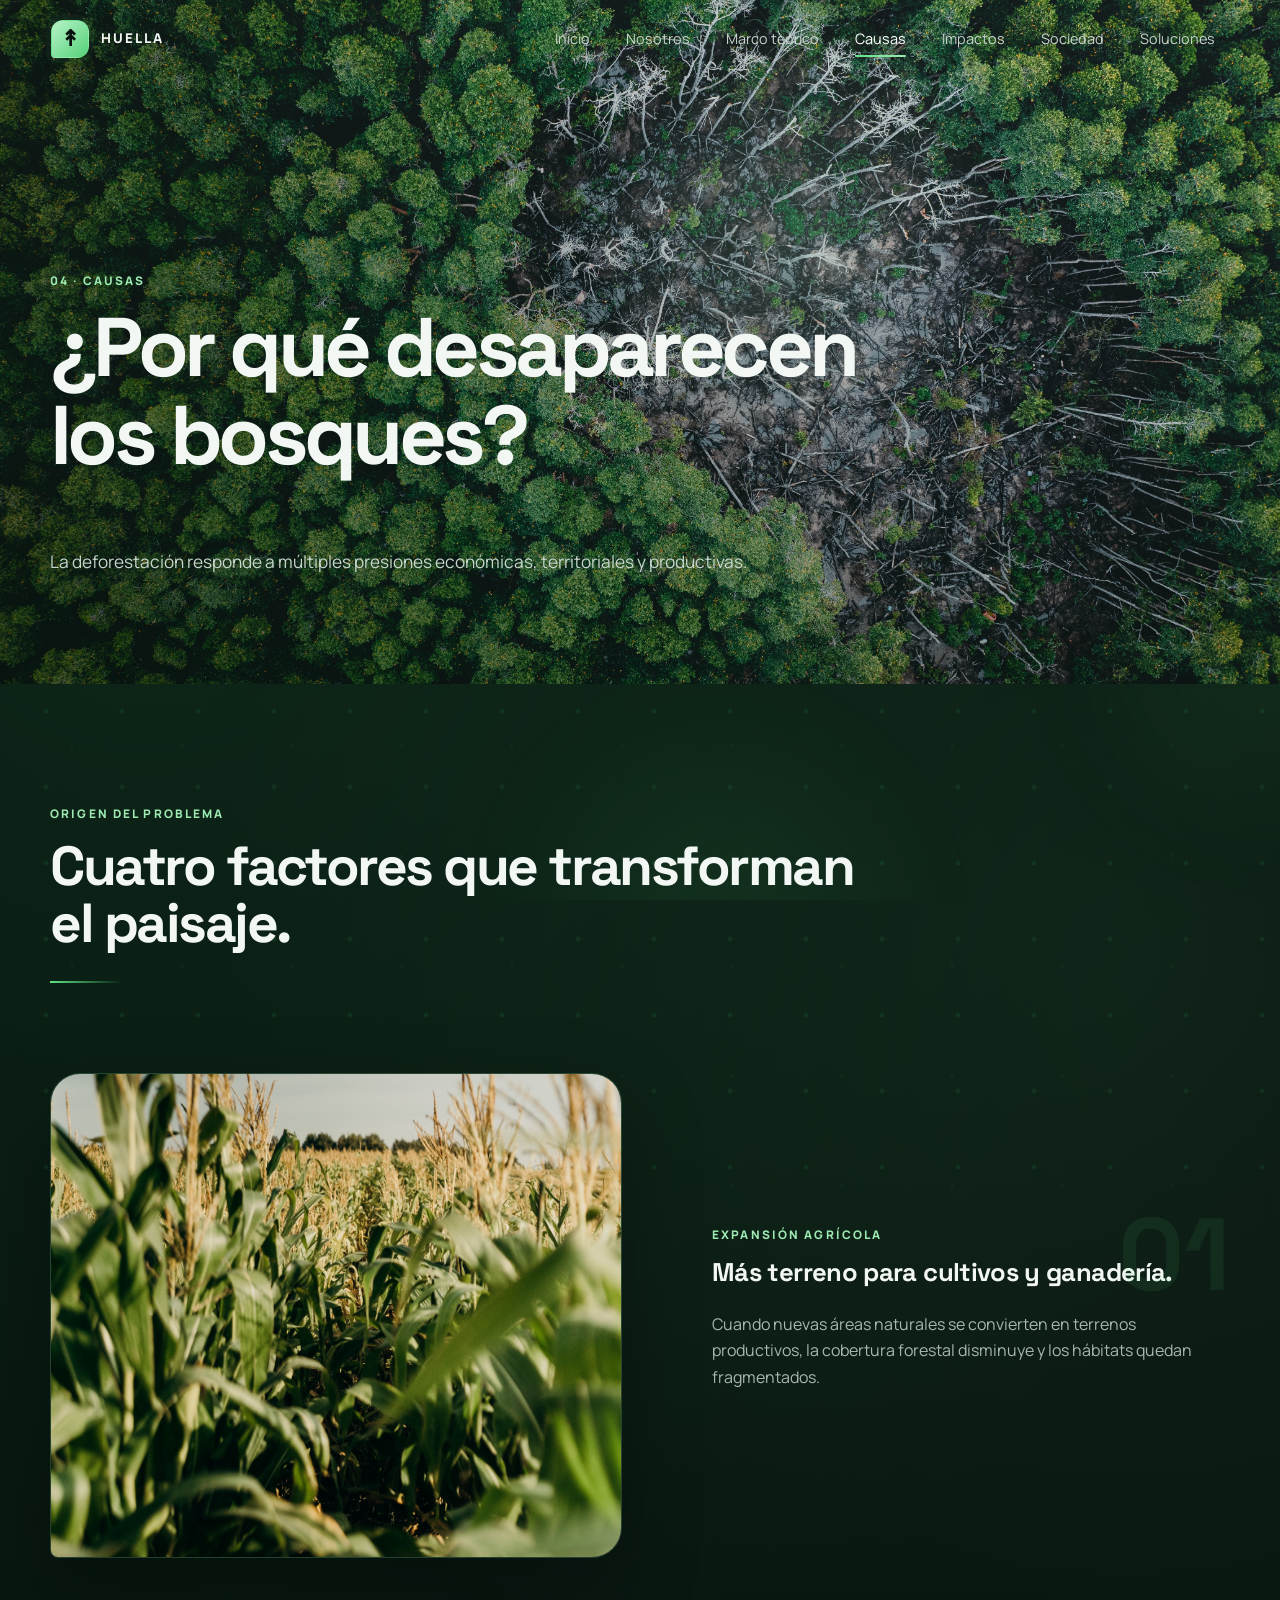
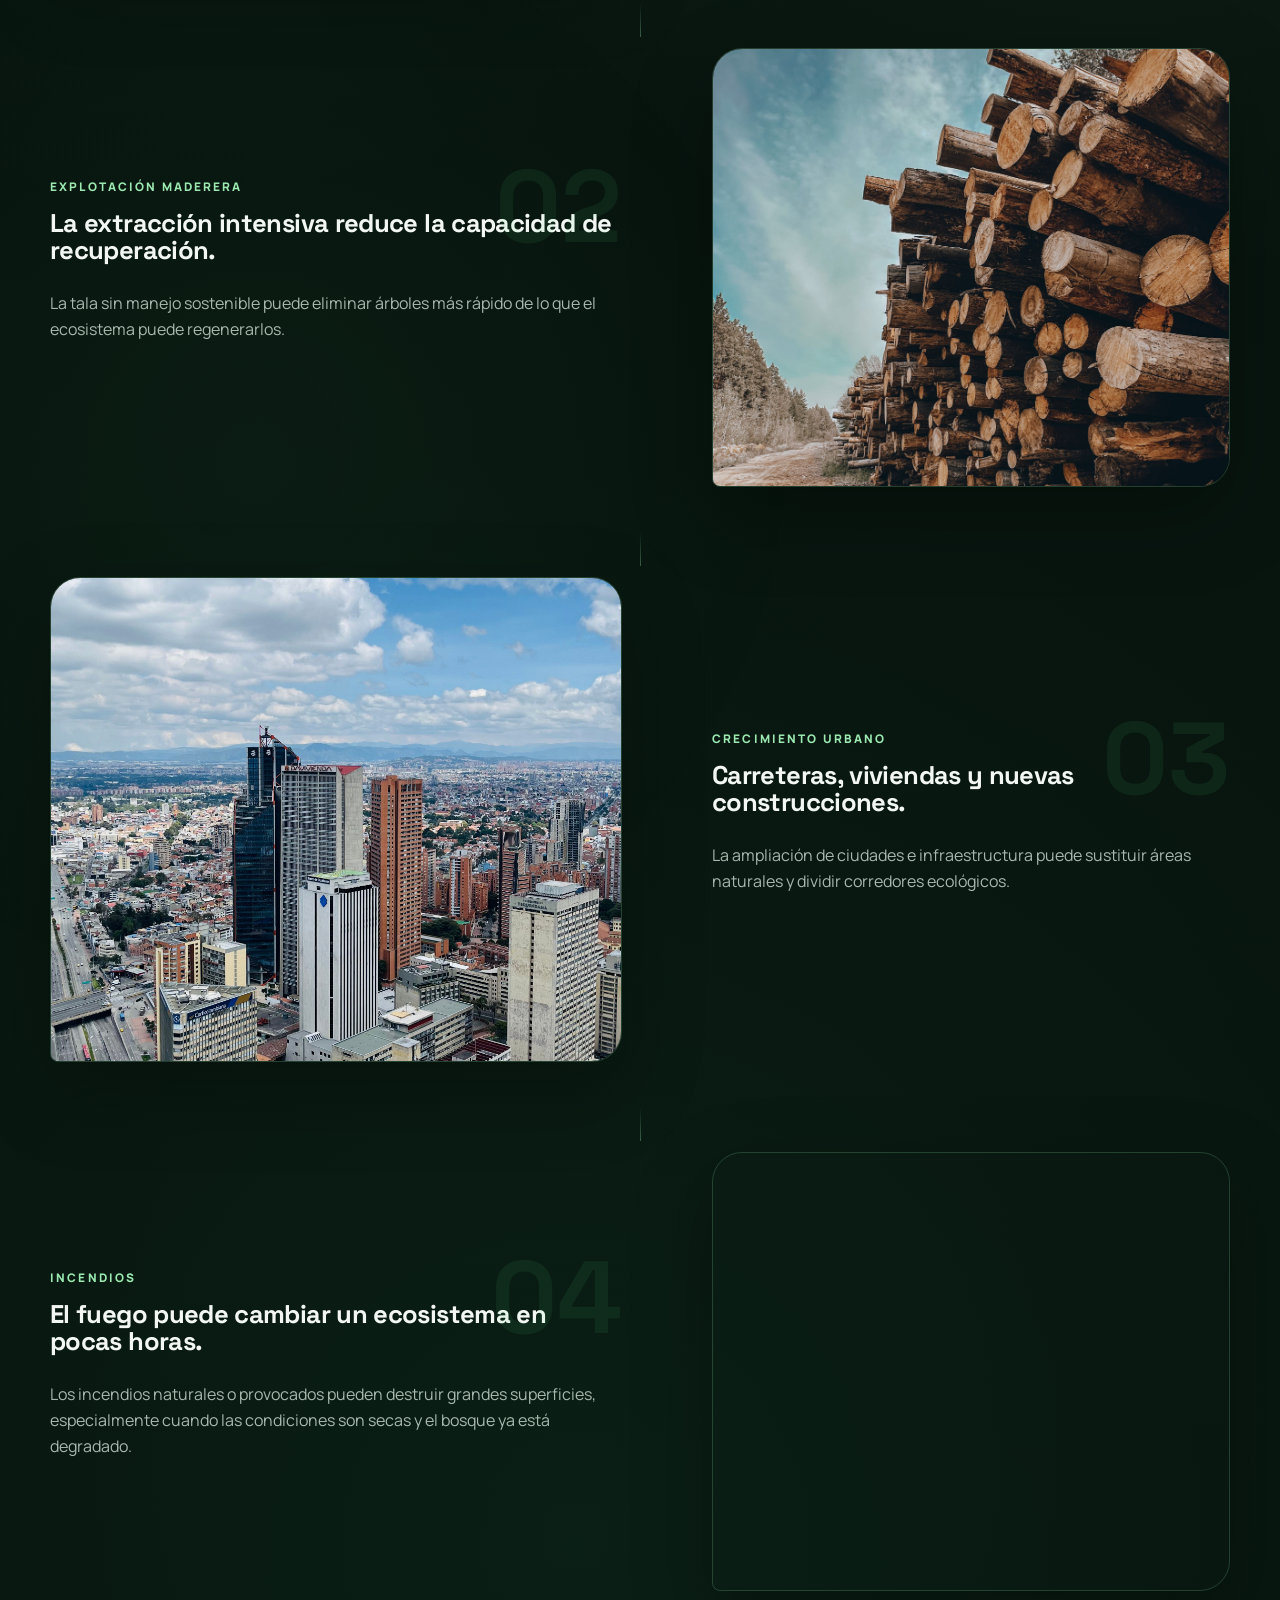
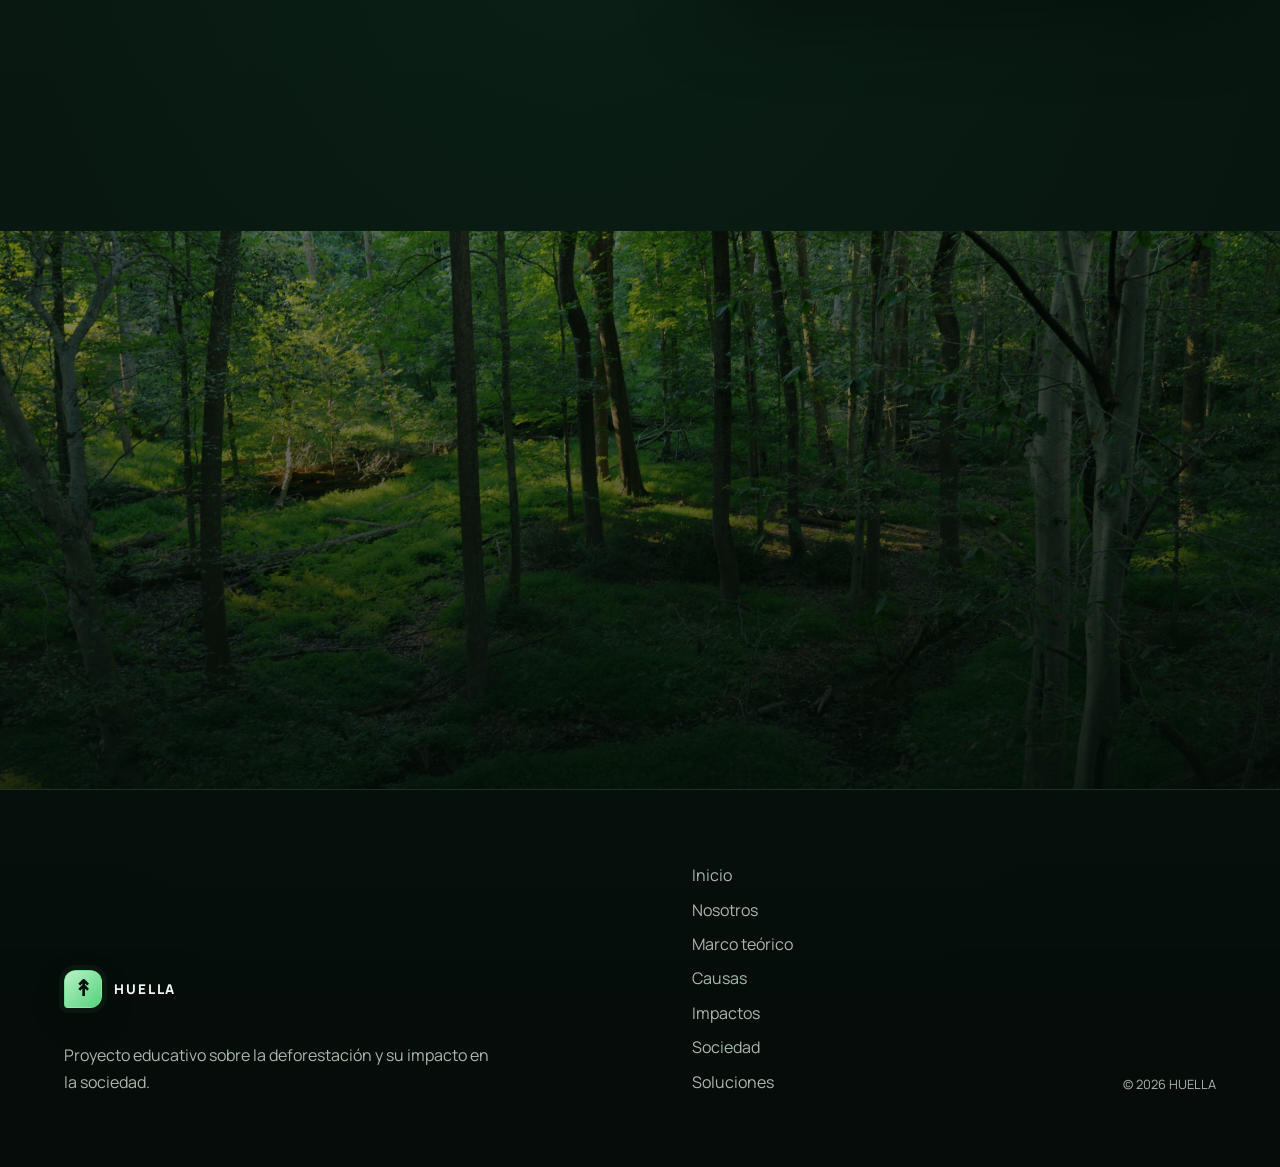
==== commit 07ac598b: "Add Nosotros and Marco teórico chapters" ====
--- a/causas.html
+++ b/causas.html
@@ -19,6 +19,8 @@
     <button class="menu-toggle" id="menuToggle" aria-controls="mainNav" aria-label="Abrir menú" aria-expanded="false"><span></span><span></span></button>
     <nav class="main-nav" id="mainNav" aria-label="Navegación principal">
       <a class="nav-link" href="index.html">Inicio</a>
+      <a class="nav-link" href="nosotros.html">Nosotros</a>
+      <a class="nav-link" href="marco-teorico.html">Marco teórico</a>
       <a class="nav-link active" aria-current="page" href="causas.html">Causas</a>
       <a class="nav-link" href="impactos.html">Impactos</a>
       <a class="nav-link" href="sociedad.html">Sociedad</a>
@@ -31,7 +33,7 @@
       <div class="inner-hero-bg parallax-layer" data-speed="0.16"></div>
       <div class="hero-overlay"></div>
       <div class="inner-hero-content">
-        <p class="eyebrow reveal-up">02 · Causas</p>
+        <p class="eyebrow reveal-up">04 · Causas</p>
         <h1 class="reveal-up">¿Por qué desaparecen los bosques?</h1>
         <p class="reveal-up">La deforestación responde a múltiples presiones económicas, territoriales y productivas.</p>
       </div>
@@ -107,7 +109,7 @@
 
   <footer class="site-footer">
     <div><a class="brand footer-brand" href="index.html"><span class="brand-mark" aria-hidden="true">↟</span><span class="brand-text">HUELLA</span></a><p>Proyecto educativo sobre la deforestación y su impacto en la sociedad.</p></div>
-    <div class="footer-links"><a href="index.html">Inicio</a><a href="impactos.html">Impactos</a><a href="sociedad.html">Sociedad</a><a href="soluciones.html">Soluciones</a></div>
+    <div class="footer-links"><a href="index.html">Inicio</a><a href="nosotros.html">Nosotros</a><a href="marco-teorico.html">Marco teórico</a><a href="causas.html">Causas</a><a href="impactos.html">Impactos</a><a href="sociedad.html">Sociedad</a><a href="soluciones.html">Soluciones</a></div>
     <p class="copyright">© <span id="year">2026</span> HUELLA</p>
   </footer>
 
--- a/styles.css
+++ b/styles.css
@@ -730,7 +730,7 @@
   .hero-side-note { display: none; }
 }
 
-@media (max-width: 900px) {
+@media (max-width: 1050px) {
   :root { --header-h: 72px; }
   .section { padding: 90px 0; }
   .menu-toggle { display: block; position: relative; z-index: 4; }
@@ -740,6 +740,8 @@
     left: 0;
     right: 0;
     min-height: 100svh;
+    max-height: 100svh;
+    overflow-y: auto;
     padding: 120px 28px 40px;
     flex-direction: column;
     align-items: stretch;
@@ -768,6 +770,8 @@
   .main-nav.open .nav-link:nth-child(3) { transition-delay: .18s; }
   .main-nav.open .nav-link:nth-child(4) { transition-delay: .23s; }
   .main-nav.open .nav-link:nth-child(5) { transition-delay: .28s; }
+  .main-nav.open .nav-link:nth-child(6) { transition-delay: .33s; }
+  .main-nav.open .nav-link:nth-child(7) { transition-delay: .38s; }
   .nav-link::after { left: 0; right: auto; width: 70px; bottom: 5px; }
 
   .intro-grid,
@@ -895,7 +899,7 @@
 body:not(.js) .split-showcase .split-image, body:not(.js) .split-showcase .split-content {
   opacity: 1; filter: none; transform: none;
 }
-@media (max-width: 900px) {
+@media (max-width: 1050px) {
   .section-heading.center { text-align: left; }
   .section-heading.center::after { margin-inline: 0; }
   .story-row::before { display: none; }
@@ -980,7 +984,7 @@
   letter-spacing: .18em;
 }
 .closing-section { border-top: 1px solid var(--line-strong); }
-@media (max-width: 900px) {
+@media (max-width: 1050px) {
   .split-showcase, .solution-highlight {
     width: min(var(--container), calc(100% - 48px));
     margin-block: 80px 100px;
@@ -1046,3 +1050,128 @@
 @media (max-width: 620px), (pointer: coarse), (prefers-reduced-motion: reduce) {
   .cursor-glow { display: none; }
 }
+
+/* Nuevos capítulos: Nosotros y Marco teórico */
+.about-hero .inner-hero-bg {
+  background-image: url("Imagenes/bosque.jpg"), linear-gradient(135deg, #07110d, #1b432b);
+}
+.theory-hero .inner-hero-bg {
+  background-image: url("Imagenes/refo.jpg"), linear-gradient(135deg, #07110d, #245537);
+}
+.next-theory { background-image: url("Imagenes/refo.jpg"), linear-gradient(135deg, #07110d, #245537); }
+.next-causes { background-image: url("Imagenes/causas.jpg"), linear-gradient(135deg, #07110d, #39422b); }
+.accent-word { color: var(--green-soft); }
+
+.home-route-section {
+  padding-block: clamp(76px, 9vw, 120px);
+  border-bottom: 1px solid var(--line);
+  background: linear-gradient(120deg, rgba(17, 48, 29, .55), rgba(6, 16, 12, .72));
+}
+.home-route-grid, .about-intro-grid, .theory-opening-grid {
+  display: grid;
+  grid-template-columns: .95fr 1.05fr;
+  gap: clamp(38px, 7vw, 100px);
+  align-items: start;
+}
+.home-route-copy h2 { max-width: 650px; }
+.home-route-copy > p:last-child { max-width: 560px; }
+.home-route-links { display: grid; gap: 16px; }
+.home-route-card {
+  display: grid;
+  gap: 8px;
+  min-height: 172px;
+  padding: 24px 28px;
+  border: 1px solid var(--line-strong);
+  border-radius: 22px 22px 22px 7px;
+  background: linear-gradient(135deg, rgba(29, 68, 43, .85), rgba(8, 25, 15, .88));
+  transition: transform .35s ease, border-color .35s ease, background .35s ease;
+}
+.home-route-card:hover { transform: translateX(7px); border-color: var(--green-soft); }
+.home-route-card > span { display: flex; justify-content: space-between; color: var(--green-soft); font-size: .72rem; font-weight: 800; letter-spacing: .12em; text-transform: uppercase; }
+.home-route-card > span:last-child { color: var(--muted); letter-spacing: .02em; text-transform: none; font-size: .82rem; }
+.home-route-card strong { color: #fff; font: 700 clamp(1.75rem, 3vw, 2.55rem)/1.12 "Space Grotesk", sans-serif; letter-spacing: -.04em; }
+.home-route-card b { font-size: 1.1rem; color: var(--green-soft); }
+
+.about-intro-copy, .theory-opening-copy { padding-top: 45px; font-size: 1.06rem; }
+.about-intro-copy p, .theory-opening-copy p { max-width: 620px; }
+.about-intro-copy .text-link { display: inline-block; margin-top: 12px; }
+.about-pillars { display: grid; grid-template-columns: repeat(3, 1fr); gap: 22px; }
+.about-pillars .feature-panel { display: flex; flex-direction: column; min-height: 350px; }
+.about-pillars .feature-panel h3 { margin: auto 0 14px; padding-top: 44px; }
+.about-pillars .feature-panel p { min-height: 0; margin-top: 0; }
+.about-pillars .arrow-link { margin-top: auto; }
+.about-statement-grid { display: grid; grid-template-columns: 1fr 1fr; align-items: center; gap: clamp(40px, 8vw, 110px); }
+.about-statement-image { position: relative; min-height: 530px; overflow: hidden; border: 1px solid var(--line-strong); border-radius: 30px 30px 8px 30px; box-shadow: var(--shadow); }
+.about-statement-image img { width: 100%; height: 100%; min-height: 530px; object-fit: cover; }
+.about-statement-copy h2 { max-width: 620px; }
+.about-statement-copy p:not(.eyebrow) { max-width: 590px; }
+.about-statement-copy .btn { margin-top: 20px; }
+
+.theory-opening { border-bottom: 1px solid var(--line); }
+.theory-index { display: flex; flex-wrap: wrap; gap: 10px; margin-top: 28px; }
+.theory-index a {
+  padding: 9px 13px;
+  border: 1px solid var(--line-strong);
+  border-radius: 999px;
+  color: var(--green-soft);
+  font-size: .78rem;
+  font-weight: 800;
+  transition: background .25s ease, border-color .25s ease;
+}
+.theory-index a:hover { background: rgba(94, 228, 134, .1); border-color: var(--green-soft); }
+.theory-chapters { padding-block: 32px 120px; }
+.theory-chapter {
+  display: grid;
+  grid-template-columns: .95fr 1.05fr;
+  gap: clamp(38px, 8vw, 120px);
+  padding: clamp(60px, 7vw, 100px) 0;
+  border-bottom: 1px solid var(--line-strong);
+  scroll-margin-top: 110px;
+}
+.theory-chapter-heading { position: relative; padding-top: 60px; }
+.theory-number { position: absolute; top: -35px; left: 0; color: rgba(94, 228, 134, .13); font: 700 clamp(6rem, 12vw, 11rem)/1 "Space Grotesk", sans-serif; letter-spacing: -.07em; }
+.theory-chapter-heading .eyebrow, .theory-chapter-heading h2 { position: relative; }
+.theory-chapter-heading h2 { max-width: 580px; font-size: clamp(2.3rem, 4vw, 4.2rem); }
+.theory-chapter-body { padding: 36px; border: 1px solid var(--line); border-radius: 24px 24px 24px 7px; background: rgba(20, 50, 32, .48); }
+.theory-chapter-body p:first-child { margin-top: 0; }
+.theory-chapter-body p { color: #d1dfd5; font-size: 1.03rem; }
+.theory-chapter-body p:last-of-type { margin-bottom: 26px; }
+.source-tag { display: inline-block; padding-top: 14px; border-top: 1px solid var(--line-strong); color: var(--green-soft); font-size: .76rem; font-weight: 800; letter-spacing: .08em; text-transform: uppercase; }
+.theory-synthesis-grid { display: grid; grid-template-columns: .85fr 1.15fr; align-items: center; gap: clamp(50px, 9vw, 130px); }
+.theory-synthesis-art {
+  min-height: 450px;
+  position: relative;
+  display: grid;
+  place-items: center;
+  border: 1px solid var(--line-strong);
+  border-radius: 36px 36px 8px 36px;
+  background: radial-gradient(circle, rgba(94, 228, 134, .23), transparent 46%), repeating-radial-gradient(circle, transparent 0 54px, rgba(156, 233, 177, .16) 55px 56px, transparent 57px 95px), linear-gradient(135deg, #143c27, #07140d);
+  overflow: hidden;
+}
+.theory-synthesis-art strong { color: #e5f7e8; font: 700 clamp(3rem, 5vw, 5.2rem)/.9 "Space Grotesk", sans-serif; letter-spacing: -.07em; text-align: center; }
+.theory-synthesis-art span { position: absolute; color: var(--green-soft); font-size: .8rem; font-weight: 800; }
+.theory-synthesis-art span:nth-child(1) { top: 10%; left: 14%; }
+.theory-synthesis-art span:nth-child(2) { top: 16%; right: 16%; }
+.theory-synthesis-art span:nth-child(3) { bottom: 13%; left: 18%; }
+.theory-synthesis-art span:nth-child(4) { bottom: 11%; right: 16%; }
+.theory-synthesis-grid h2 { max-width: 680px; }
+.theory-synthesis-grid p:not(.eyebrow) { max-width: 620px; }
+.theory-source-note { padding: 18px 0 0 18px; border-left: 2px solid var(--green); font-size: .83rem; }
+
+@media (max-width: 1050px) {
+  .home-route-grid, .about-intro-grid, .theory-opening-grid, .about-statement-grid, .theory-chapter, .theory-synthesis-grid { grid-template-columns: 1fr; }
+  .about-intro-copy, .theory-opening-copy { padding-top: 0; }
+  .about-pillars { grid-template-columns: 1fr; }
+  .about-pillars .feature-panel { min-height: 260px; }
+  .about-statement-image, .about-statement-image img { min-height: 440px; }
+  .theory-chapter { gap: 22px; }
+  .theory-chapter-heading { padding-top: 46px; }
+  .theory-synthesis-art { min-height: 370px; }
+}
+@media (max-width: 620px) {
+  .home-route-card { min-height: 150px; }
+  .about-statement-image, .about-statement-image img { min-height: 350px; }
+  .theory-chapters { padding-bottom: 70px; }
+  .theory-chapter-body { padding: 25px; }
+  .theory-synthesis-art { min-height: 310px; }
+}
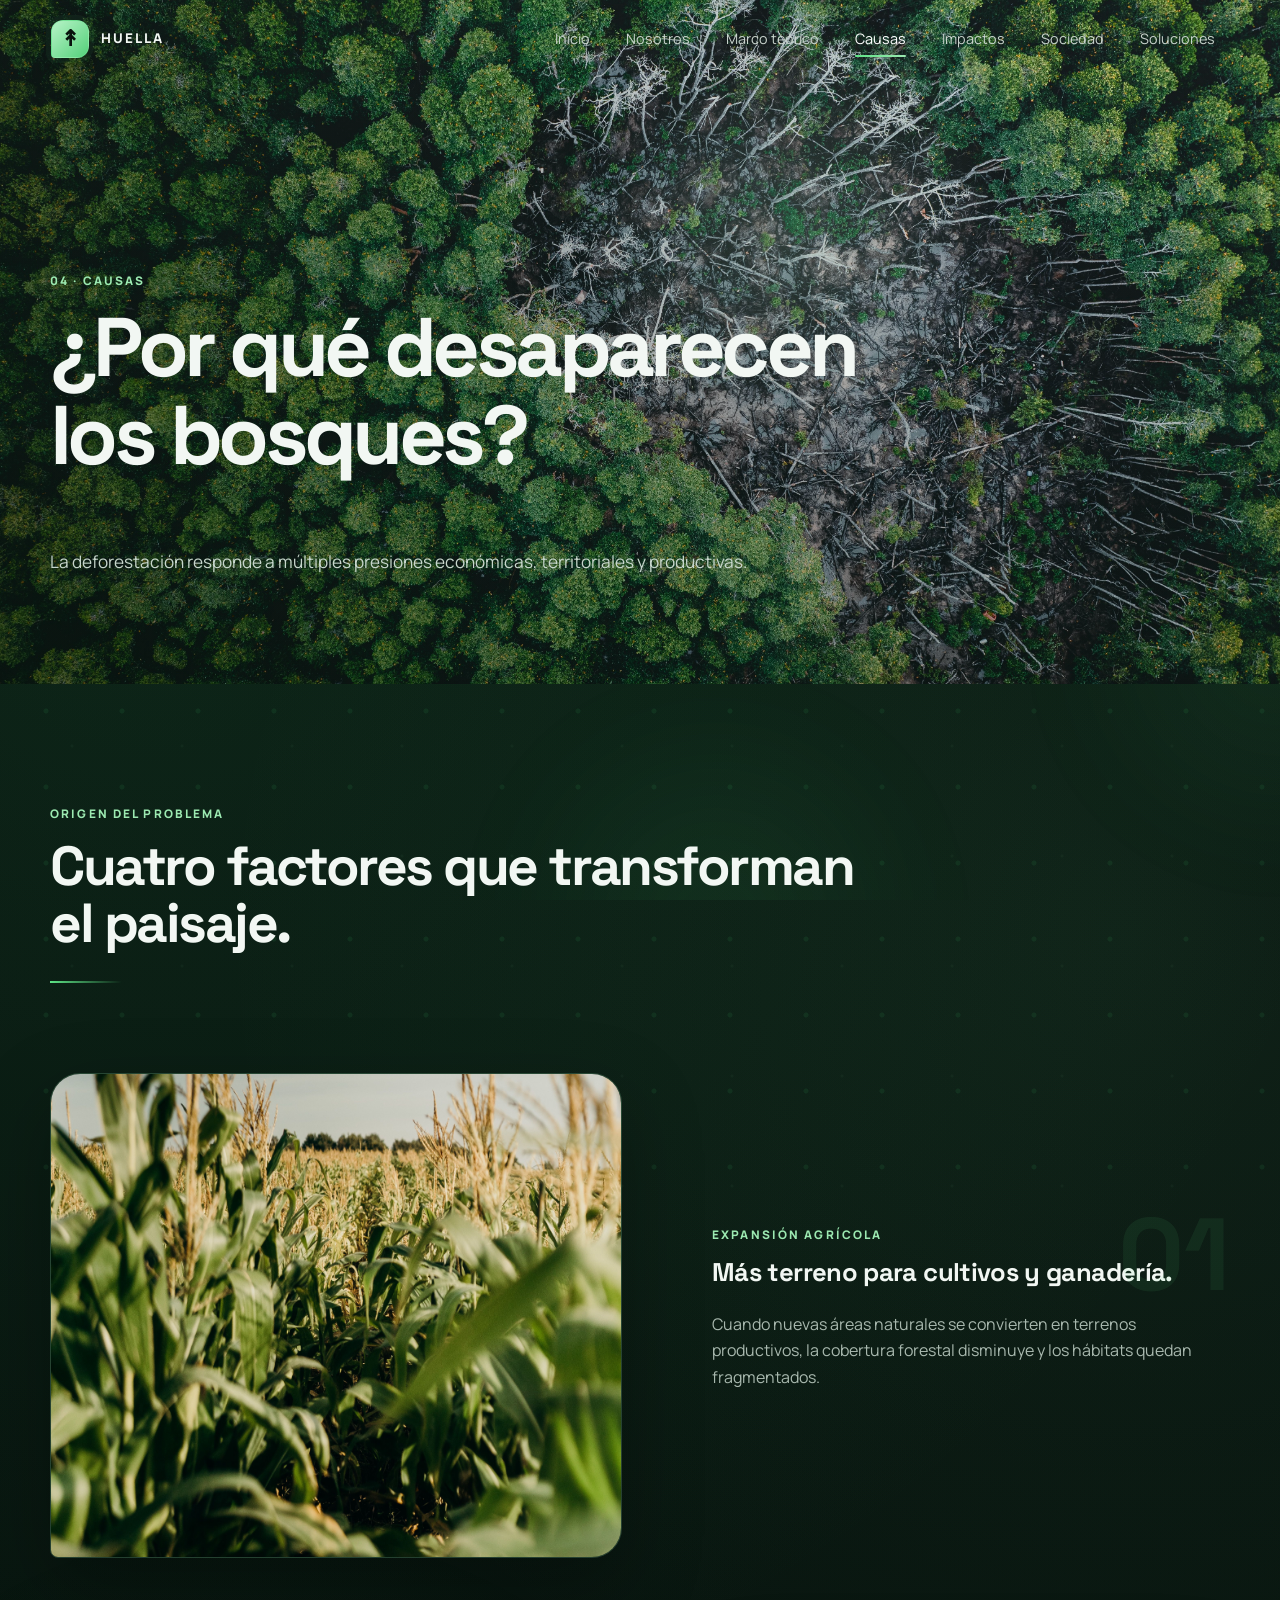
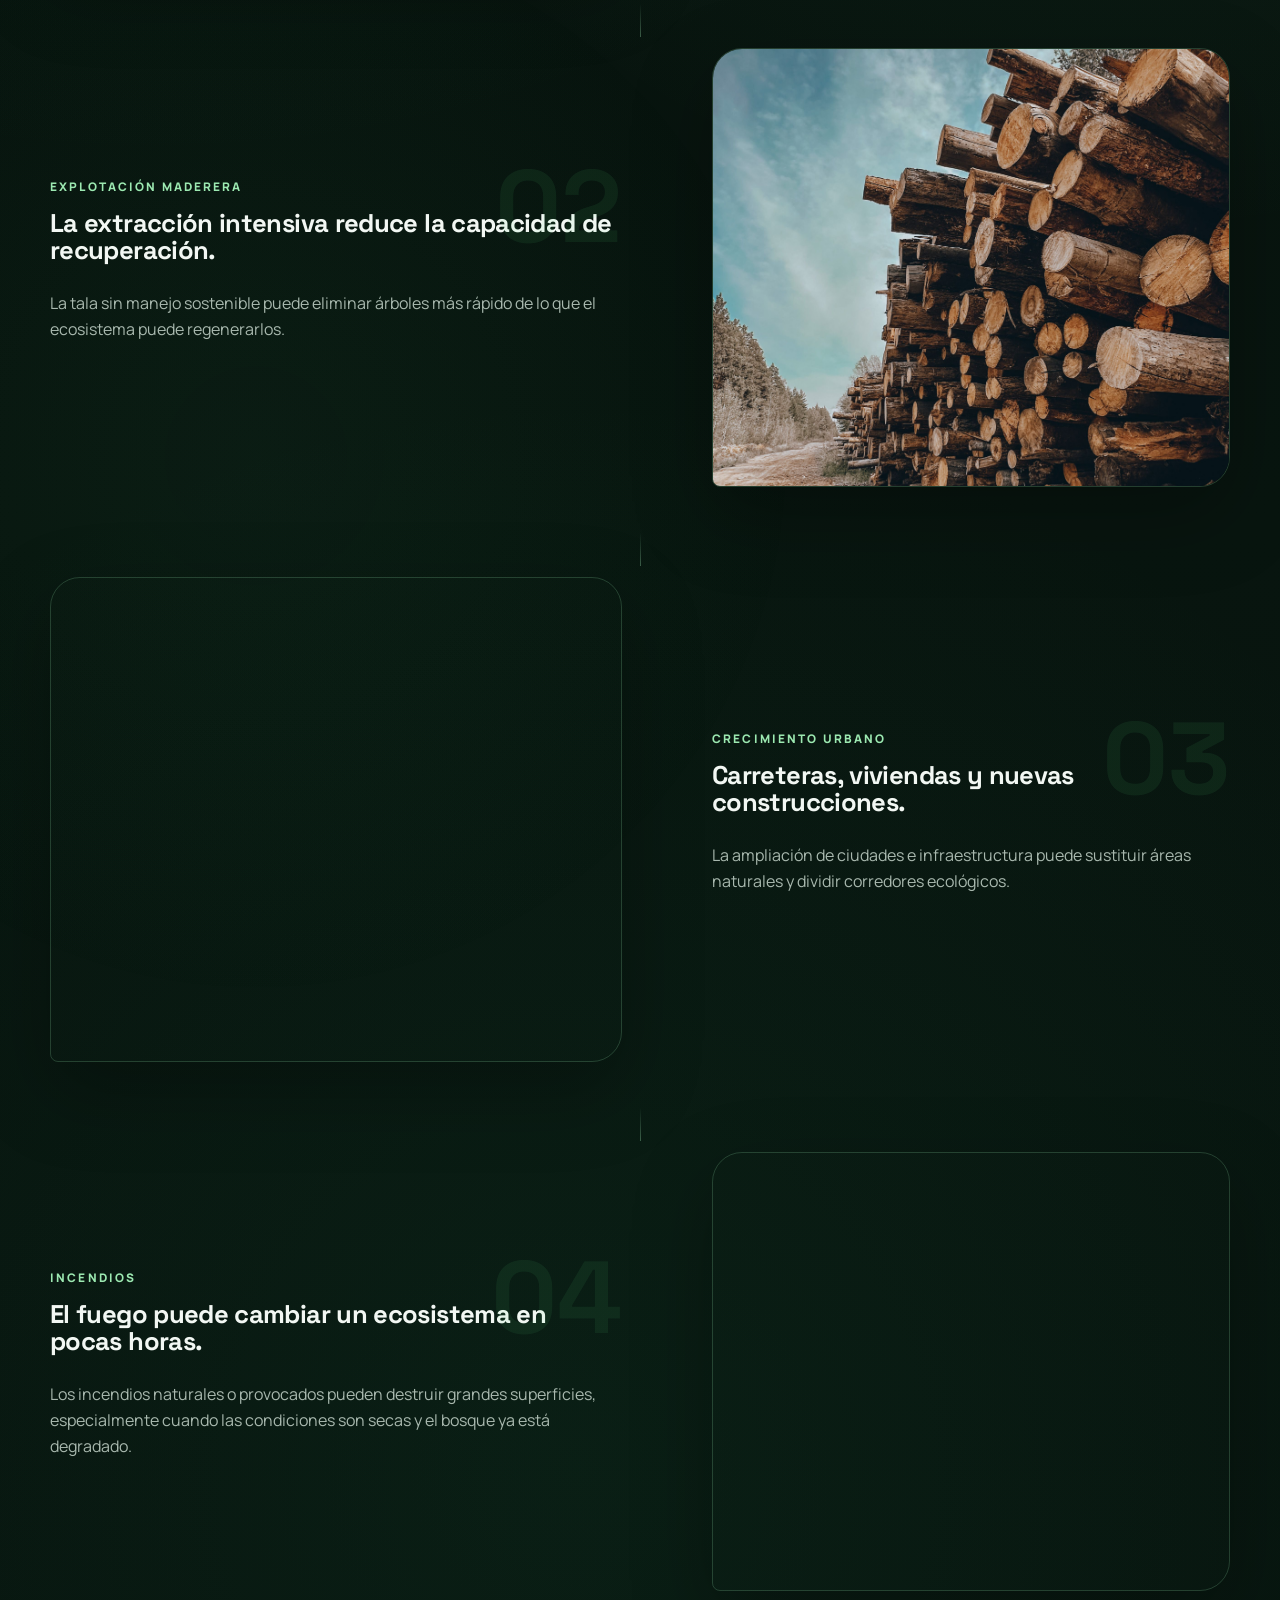
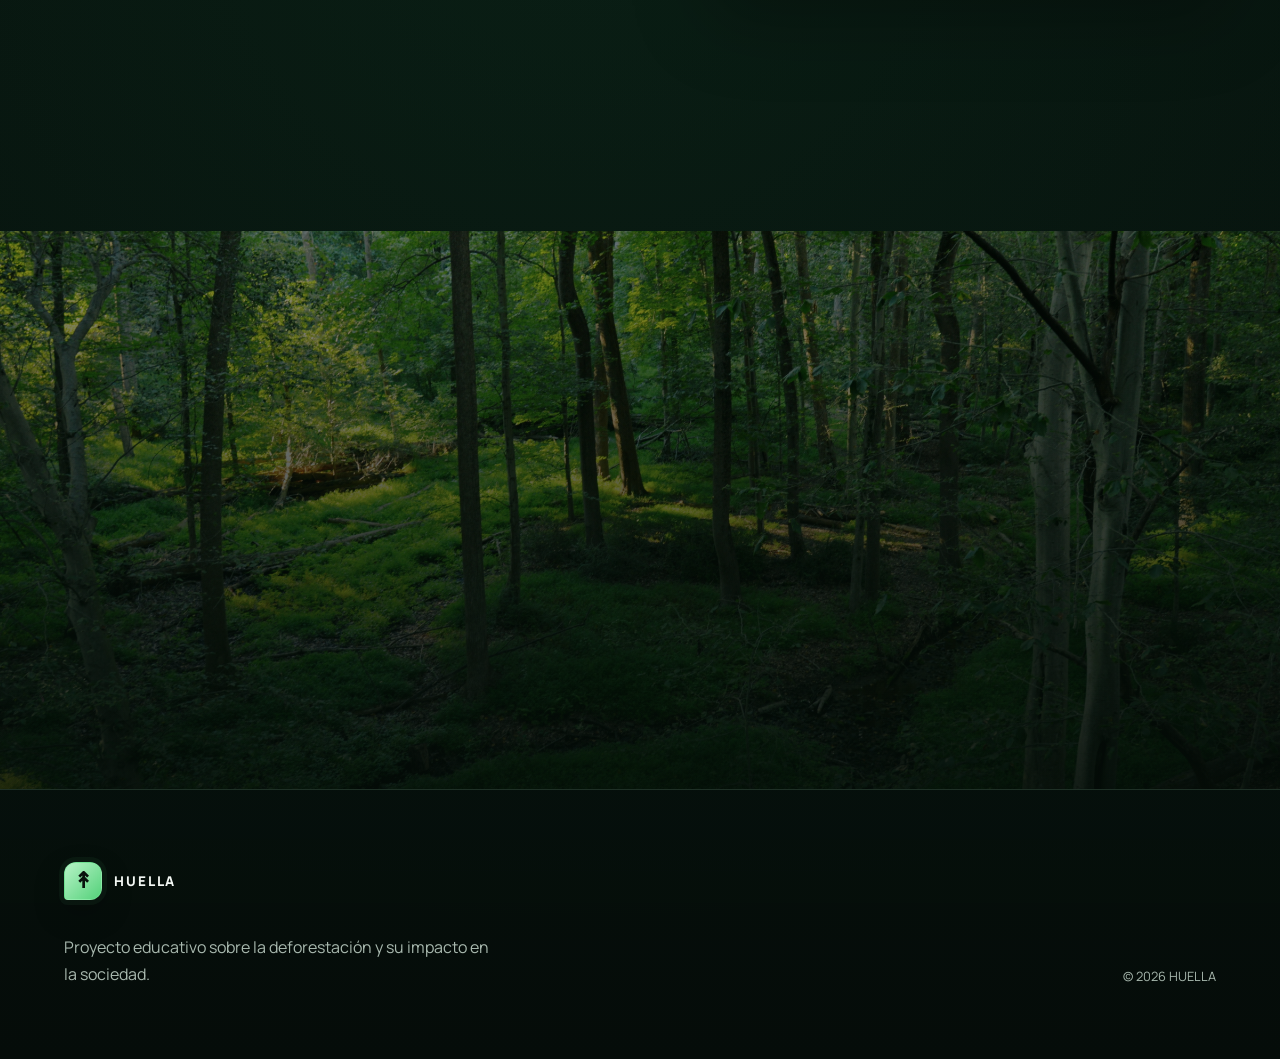
==== commit 9d88bf75: "Simplify footer and add chapter imagery" ====
--- a/causas.html
+++ b/causas.html
@@ -108,8 +108,7 @@
   </main>
 
   <footer class="site-footer">
-    <div><a class="brand footer-brand" href="index.html"><span class="brand-mark" aria-hidden="true">↟</span><span class="brand-text">HUELLA</span></a><p>Proyecto educativo sobre la deforestación y su impacto en la sociedad.</p></div>
-    <div class="footer-links"><a href="index.html">Inicio</a><a href="nosotros.html">Nosotros</a><a href="marco-teorico.html">Marco teórico</a><a href="causas.html">Causas</a><a href="impactos.html">Impactos</a><a href="sociedad.html">Sociedad</a><a href="soluciones.html">Soluciones</a></div>
+    <div><span class="brand footer-brand"><span class="brand-mark" aria-hidden="true">↟</span><span class="brand-text">HUELLA</span></span><p>Proyecto educativo sobre la deforestación y su impacto en la sociedad.</p></div>
     <p class="copyright">© <span id="year">2026</span> HUELLA</p>
   </footer>
 
--- a/styles.css
+++ b/styles.css
@@ -258,13 +258,13 @@
   transform: scale(1.08);
 }
 
-.hero-bg { background-image: url("Imagenes/b.jpg"); }
+.hero-bg { background-image: url("Imagenes/bosque-amanecer-usgs.jpg"); }
 .page-home .hero-bg { transform: scale(1.035); filter: saturate(1.08) contrast(1.02); }
 .causes-hero .inner-hero-bg { background-image: url("Imagenes/huella.jpg"); }
 .impacts-hero .inner-hero-bg { background-image: url("Imagenes/pagina2.jpg"); }
 .society-hero .inner-hero-bg { background-image: url("Imagenes/so.jpg"); }
 .solutions-hero .inner-hero-bg { background-image: url("Imagenes/recuperacion.jpg"); }
-.quote-bg { background-image: url("Imagenes/hoja.jpg"); }
+.quote-bg { background-image: linear-gradient(135deg, #0b2117, #27573b); }
 .closing-bg { background-image: url("Imagenes/final.jpg"); }
 .next-impactos { background-image: url("Imagenes/causas.jpg"); }
 .next-sociedad { background-image: url("Imagenes/impacto.jpg"); }
@@ -665,7 +665,7 @@
 /* Footer */
 .site-footer {
   display: grid;
-  grid-template-columns: 1.2fr .8fr auto;
+  grid-template-columns: 1fr auto;
   gap: 38px;
   align-items: end;
   padding: 72px clamp(24px, 5vw, 76px);
@@ -674,9 +674,6 @@
 }
 .footer-brand { margin-bottom: 18px; }
 .site-footer > div:first-child p { max-width: 440px; margin-bottom: 0; }
-.footer-links { display: grid; gap: 8px; }
-.footer-links a { color: var(--muted); transition: color .25s ease, transform .25s ease; }
-.footer-links a:hover { color: var(--green-soft); transform: translateX(4px); }
 .copyright { margin: 0; white-space: nowrap; font-size: .8rem; }
 
 /* Reveal system */
@@ -792,8 +789,6 @@
   .solution-highlight-copy,
   .split-content { border-left: 0; border-top: 1px solid var(--line); }
   .stat-visual { min-height: 420px; }
-  .site-footer { grid-template-columns: 1fr 1fr; }
-  .copyright { grid-column: 1 / -1; }
 }
 
 @media (max-width: 620px) {
@@ -852,7 +847,7 @@
 }
 .skip-link:focus { transform: translateY(0); }
 .brand-mark { font-size: 1.35rem; transition: transform .35s ease, box-shadow .35s ease; }
-.brand:hover .brand-mark { transform: translateY(-2px) rotate(-8deg); box-shadow: 0 0 0 7px rgba(94,228,134,.08), 0 18px 38px rgba(0,0,0,.3); }
+.site-header .brand:hover .brand-mark { transform: translateY(-2px) rotate(-8deg); box-shadow: 0 0 0 7px rgba(94,228,134,.08), 0 18px 38px rgba(0,0,0,.3); }
 .site-header.scrolled { box-shadow: 0 14px 44px rgba(0,0,0,.2); }
 .inner-hero-content h1, .hero-title { text-wrap: balance; }
 .inner-hero-content > p:last-child, .hero-copy { color: #c7d6cc; text-wrap: pretty; }
@@ -877,12 +872,12 @@
 .text-link:hover span, .arrow-link:hover span { transform: translate(6px,-2px); }
 .feature-panel, .impact-card, .social-card, .solution-item { isolation: isolate; }
 .image-badge { box-shadow: 0 10px 30px rgba(0,0,0,.24); }
-.hero-bg { background-image: url("Imagenes/b.jpg"), radial-gradient(circle at 72% 30%, #315f45, transparent 32%), linear-gradient(135deg,#07110d,#163d29); }
+.hero-bg { background-image: url("Imagenes/bosque-amanecer-usgs.jpg"), radial-gradient(circle at 72% 30%, #315f45, transparent 32%), linear-gradient(135deg,#07110d,#163d29); }
 .causes-hero .inner-hero-bg { background-image: url("Imagenes/huella.jpg"), radial-gradient(circle at 70% 35%, #315f45, transparent 34%), linear-gradient(135deg,#07110d,#173d2a); }
 .impacts-hero .inner-hero-bg { background-image: url("Imagenes/pagina2.jpg"), radial-gradient(circle at 68% 28%, #664a31, transparent 32%), linear-gradient(135deg,#07110d,#26382b); }
 .society-hero .inner-hero-bg { background-image: url("Imagenes/so.jpg"), radial-gradient(circle at 72% 30%, #536747, transparent 32%), linear-gradient(135deg,#07110d,#1d3828); }
 .solutions-hero .inner-hero-bg { background-image: url("Imagenes/recuperacion.jpg"), radial-gradient(circle at 70% 32%, #3f704d, transparent 34%), linear-gradient(135deg,#07110d,#173e28); }
-.quote-bg { background-image: url("Imagenes/hoja.jpg"), linear-gradient(135deg,#0b2117,#27573b); }
+.quote-bg { background-image: linear-gradient(135deg,#0b2117,#27573b); }
 .closing-bg { background-image: url("Imagenes/final.jpg"), linear-gradient(135deg,#07110d,#245537); }
 .next-impactos { background-image: url("Imagenes/causas.jpg"), linear-gradient(135deg,#07110d,#324c31); }
 .next-sociedad { background-image: url("Imagenes/impacto.jpg"), linear-gradient(135deg,#07110d,#39422b); }
@@ -1056,9 +1051,9 @@
   background-image: url("Imagenes/bosque.jpg"), linear-gradient(135deg, #07110d, #1b432b);
 }
 .theory-hero .inner-hero-bg {
-  background-image: url("Imagenes/refo.jpg"), linear-gradient(135deg, #07110d, #245537);
-}
-.next-theory { background-image: url("Imagenes/refo.jpg"), linear-gradient(135deg, #07110d, #245537); }
+  background-image: url("Imagenes/bosque.jpg"), linear-gradient(135deg, #07110d, #245537);
+}
+.next-theory { background-image: url("Imagenes/bosque.jpg"), linear-gradient(135deg, #07110d, #245537); }
 .next-causes { background-image: url("Imagenes/causas.jpg"), linear-gradient(135deg, #07110d, #39422b); }
 .accent-word { color: var(--green-soft); }
 
@@ -1157,6 +1152,20 @@
 .theory-synthesis-grid h2 { max-width: 680px; }
 .theory-synthesis-grid p:not(.eyebrow) { max-width: 620px; }
 .theory-source-note { padding: 18px 0 0 18px; border-left: 2px solid var(--green); font-size: .83rem; }
+.theory-references { border-top: 1px solid var(--line); background: linear-gradient(180deg, rgba(5, 17, 10, .5), rgba(14, 35, 22, .66)); }
+.theory-reference-grid { display: grid; grid-template-columns: repeat(2, 1fr); gap: 18px; }
+.theory-reference {
+  min-height: 200px;
+  padding: 28px;
+  border: 1px solid var(--line);
+  border-radius: 22px 22px 22px 7px;
+  background: rgba(14, 34, 22, .72);
+  transition: transform .3s ease, border-color .3s ease;
+}
+a.theory-reference:hover { transform: translateY(-5px); border-color: var(--green-soft); }
+.theory-reference > span { color: var(--green-soft); font-size: .72rem; font-weight: 800; letter-spacing: .12em; }
+.theory-reference h3 { margin: 20px 0 10px; font-size: clamp(1.3rem, 2vw, 1.7rem); }
+.theory-reference p { margin: 0; font-size: .9rem; }
 
 @media (max-width: 1050px) {
   .home-route-grid, .about-intro-grid, .theory-opening-grid, .about-statement-grid, .theory-chapter, .theory-synthesis-grid { grid-template-columns: 1fr; }
@@ -1167,6 +1176,7 @@
   .theory-chapter { gap: 22px; }
   .theory-chapter-heading { padding-top: 46px; }
   .theory-synthesis-art { min-height: 370px; }
+  .theory-reference-grid { grid-template-columns: 1fr; }
 }
 @media (max-width: 620px) {
   .home-route-card { min-height: 150px; }
@@ -1175,3 +1185,16 @@
   .theory-chapter-body { padding: 25px; }
   .theory-synthesis-art { min-height: 310px; }
 }
+
+/* Fotografías seleccionadas para cada capítulo */
+.page-home .hero-bg { background-position: center 42%; }
+.about-statement-image img { object-position: center 45%; }
+.human-image img { object-position: 45% center; }
+.solution-highlight-image img { object-position: 58% center; }
+.stat-visual {
+  overflow: hidden;
+  border: 1px solid var(--line-strong);
+  border-radius: 32px 32px 8px 32px;
+  background: linear-gradient(rgba(4, 17, 11, .48), rgba(4, 17, 11, .68)), url("Imagenes/arroyo-forestal-usgs.jpg") center / cover;
+  box-shadow: var(--shadow);
+}
